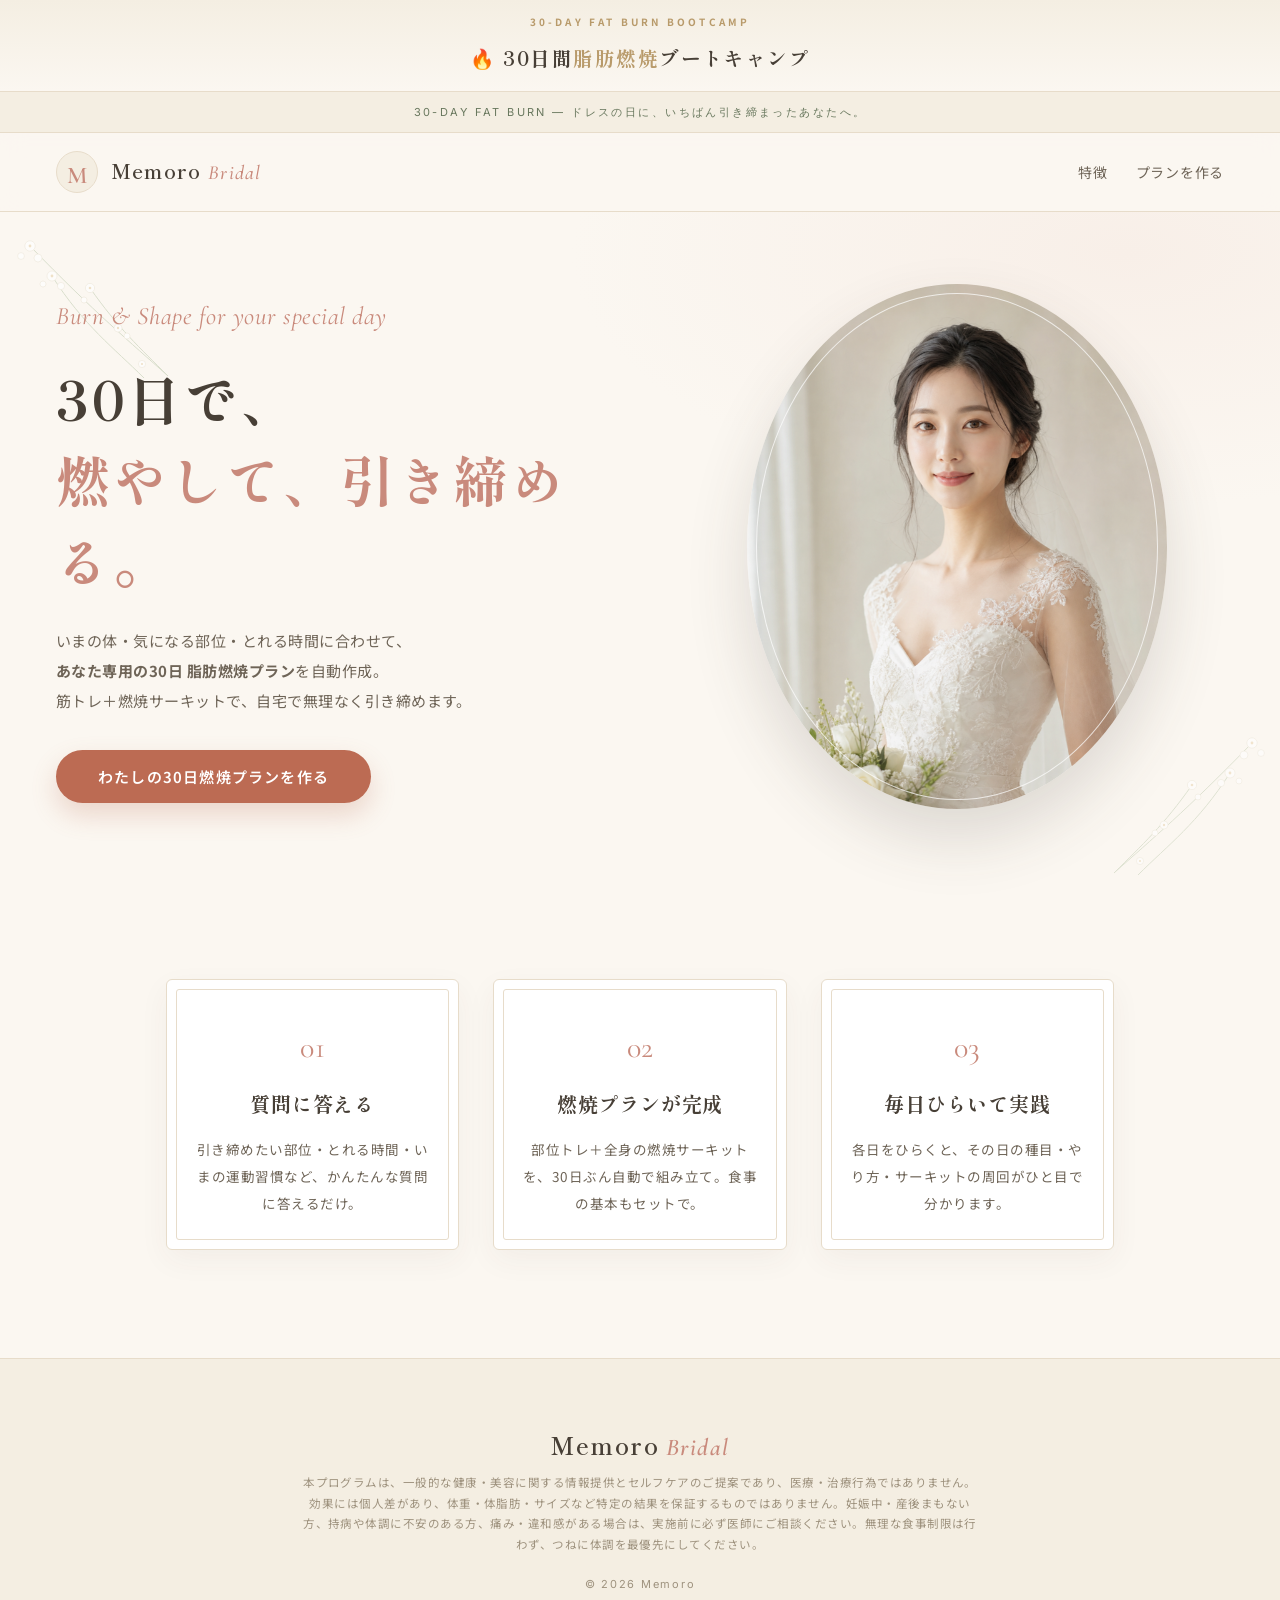
==== index.html @ 8d36712c "Memoro Bridal 30日脂肪燃焼ブートキャンプ（初回配布版） Co-Authored-By: Claude Opus 4.8 <noreply@anthropic.com>" ====
<!DOCTYPE html>
<html lang="ja">
<head>
<meta charset="UTF-8" />
<meta name="viewport" content="width=device-width, initial-scale=1.0" />
<title>30日間脂肪燃焼ブートキャンプ｜Memoro Bridal</title>
<link rel="preconnect" href="https://fonts.googleapis.com">
<link rel="preconnect" href="https://fonts.gstatic.com" crossorigin>
<link href="https://fonts.googleapis.com/css2?family=Noto+Sans+JP:wght@300;400;500;600;700&family=Shippori+Mincho:wght@400;500;600;700;800&family=Noto+Serif+JP:wght@400;500;600;700&family=Cormorant+Garamond:ital,wght@0,400;0,500;0,600;1,400;1,500&family=Inter:wght@300;400;500;600&display=swap" rel="stylesheet">
<link rel="stylesheet" href="style.css?v=1" />
<link rel="stylesheet" href="redesign.css?v=1" />
<link rel="stylesheet" href="pc.css?v=1" />
<link rel="stylesheet" href="fatburn.css?v=1" />
</head>
<body class="lx">

<!-- ▼ ブートキャンプ識別バナー（自己完結・命名規則「30日間〇〇ブートキャンプ」） -->
<style>
.bc-banner{text-align:center;background:linear-gradient(180deg,#F4EEE2,#FBF7F1);border-bottom:1px solid #E7DCCA;padding:12px 20px 14px;font-family:'Shippori Mincho','Noto Serif JP',serif}
.bc-banner .bc-eyebrow{display:block;font-family:'Noto Sans JP',system-ui,sans-serif;font-size:10px;letter-spacing:.32em;font-weight:700;color:#B89A6A;margin-bottom:6px}
.bc-banner .bc-title{font-weight:700;font-size:clamp(1.02rem,3.6vw,1.22rem);letter-spacing:.08em;color:#473F36}
.bc-banner .bc-title .bc-ico{margin-right:.4em}
.bc-banner .bc-title b{color:#B89A6A;font-weight:700}
</style>
<div class="bc-banner">
  <span class="bc-eyebrow">30-DAY FAT BURN BOOTCAMP</span>
  <span class="bc-title"><span class="bc-ico">🔥</span>30日間<b>脂肪燃焼</b>ブートキャンプ</span>
</div>

<div class="lx-topbar">30-DAY FAT BURN — ドレスの日に、いちばん引き締まったあなたへ。</div>

<header class="lx-header">
  <a class="lx-logo" href="#top">
    <span class="lx-logo-mark">M</span>
    <span class="lx-logo-text">Memoro<em>Bridal</em></span>
  </a>
  <nav class="lx-nav">
    <a href="#about">特徴</a>
    <a href="#start" class="js-reveal">プランを作る</a>
  </nav>
</header>

<!-- HERO -->
<section class="lx-hero" id="top">
  <div class="lx-hero-bg" aria-hidden="true"></div>
  <div class="lx-hero-inner">
    <p class="lx-hero-eyebrow">Burn &amp; Shape for your special day</p>
    <h1 class="lx-hero-title">30日で、<br><i>燃やして、引き締める。</i></h1>
    <p class="lx-hero-lead">
      いまの体・気になる部位・とれる時間に合わせて、<br>
      <strong>あなた専用の30日 脂肪燃焼プラン</strong>を自動作成。<br>
      筋トレ＋燃焼サーキットで、自宅で無理なく引き締めます。
    </p>
    <a href="#start" class="lx-btn lx-btn-gold js-reveal">わたしの30日燃焼プランを作る</a>
  </div>
</section>

<!-- ABOUT -->
<section class="lx-about" id="about">
  <div class="lx-about-item"><span class="lx-about-no">01</span><h3>質問に答える</h3><p>引き締めたい部位・とれる時間・いまの運動習慣など、かんたんな質問に答えるだけ。</p></div>
  <div class="lx-about-item"><span class="lx-about-no">02</span><h3>燃焼プランが完成</h3><p>部位トレ＋全身の燃焼サーキットを、30日ぶん自動で組み立て。食事の基本もセットで。</p></div>
  <div class="lx-about-item"><span class="lx-about-no">03</span><h3>毎日ひらいて実践</h3><p>各日をひらくと、その日の種目・やり方・サーキットの周回がひと目で分かります。</p></div>
</section>

<!-- START / 問診 -->
<section class="lx-start" id="start" hidden>
  <div class="lx-sec-head">
    <span class="lx-sec-no">START</span>
    <h2 class="lx-sec-title">あなたのことを教えてください</h2>
    <p class="lx-sec-sub">回答から、脂肪燃焼×引き締めの30日プランを組み立てます。所要1〜2分。</p>
  </div>
  <div class="bm-panel">
    <div id="bm-questions"></div>
    <div class="bm-progress"><div id="bm-progress-bar"></div></div>
    <div id="bm-progress-text" class="bm-progress-text"></div>
    <div class="lx-actions" style="margin-top:28px">
      <button class="lx-btn lx-btn-gold" id="bm-generate">わたしの30日燃焼プランを作る</button>
    </div>
    <p class="lx-disclaimer" id="bm-start-disc"></p>
  </div>
</section>

<!-- RESULT / プラン -->
<section class="lx-section-wrap" id="bm-result" hidden>
  <div id="bm-result-body"></div>
</section>

<!-- FOOTER -->
<footer class="lx-footer">
  <div class="lx-foot-brand">Memoro<em>Bridal</em></div>
  <p class="lx-foot-disc" id="bm-foot-disc"></p>
  <div class="lx-foot-copy">© 2026 Memoro</div>
</footer>

<!-- 日別詳細モーダル -->
<div id="bm-day-modal" class="bm-modal" hidden>
  <div class="bm-modal-inner">
    <button class="bm-modal-close" id="bm-day-close" aria-label="閉じる">×</button>
    <div id="bm-day-body"></div>
  </div>
</div>

<div id="bm-loading" class="pc-loading" hidden><div class="pc-spin"></div><span id="bm-loading-text">プランを作成しています…</span></div>

<script type="module" src="fatburn-app.js?v=5"></script>
</body>
</html>
---- style.css ----
/* ============ RESET & TOKENS ============ */
*,*::before,*::after{box-sizing:border-box}
html,body{margin:0;padding:0}
[hidden]{display:none !important}

:root{
  /* Soft Pastel LP Palette — cream × blush × sage（studio clori 参考）
     ※ 元の変数名を踏襲し値だけ差替（既存ルールが自動で再テーマ化）*/
  --bg:#FBF7F1;
  --bg-2:#F3EBDD;
  --surface:#FFFFFF;
  --surface-2:#FAF5EC;
  --ink:#473F36;
  --ink-2:#6E6457;
  --muted:#9E927E;
  --line:#EADFCF;
  --line-2:#F4ECDD;

  --pink:#C98A7C;          /* dusty rose（主アクセント）*/
  --pink-2:#E6C3B8;         /* blush */
  --pink-3:#F0DAD0;         /* light blush */
  --pink-soft:#F8EEE7;      /* soft */
  --rose:#7C8A6E;           /* muted sage（強調・見出し）*/
  --rose-deep:#5E6B52;      /* darker sage */
  --gold:#B89A6A;           /* muted gold */
  --good:#7FA07A;
  --warn:#D6A85E;
  --bad:#C57B6A;

  --shadow-sm:0 1px 2px rgba(70,62,54,.05), 0 1px 1px rgba(70,62,54,.04);
  --shadow:0 14px 36px rgba(70,62,54,.08), 0 4px 12px rgba(70,62,54,.05);
  --shadow-lg:0 30px 70px rgba(70,62,54,.12), 0 10px 24px rgba(70,62,54,.07);

  --radius-xl:28px;
  --radius:20px;
  --radius-sm:14px;

  --font-jp:'Noto Sans JP',system-ui,sans-serif;
  --font-en:'Inter',system-ui,sans-serif;
  --font-serif:'Shippori Mincho','Noto Serif JP',serif;
  --font-script:'Cormorant Garamond','Shippori Mincho',serif;
}

body{
  background:
    radial-gradient(900px 500px at 85% 0%, rgba(255,143,168,.18), transparent 60%),
    radial-gradient(700px 400px at 0% 30%, rgba(255,201,214,.20), transparent 60%),
    radial-gradient(600px 600px at 100% 80%, rgba(255,224,230,.30), transparent 60%),
    var(--bg);
  color:var(--ink);
  font-family:var(--font-jp);
  font-weight:400;
  line-height:1.8;
  letter-spacing:.02em;
  -webkit-font-smoothing:antialiased;
  min-height:100vh;
  position:relative;
  overflow-x:hidden;
}

/* ============ 花びら背景 ============ */
.petal-bg{position:fixed; inset:0; pointer-events:none; z-index:0; overflow:hidden;}
.petal{
  position:absolute;
  width:24px; height:24px;
  background: radial-gradient(circle at 30% 30%, #FFD0DC, #FFB7C5 60%, transparent 75%);
  border-radius: 100% 0 100% 0;
  opacity:.5;
  animation: floatPetal 18s linear infinite;
}
.petal.p1{top:-30px; left:8%;  animation-duration:22s; animation-delay:-2s;}
.petal.p2{top:-30px; left:28%; animation-duration:18s; animation-delay:-7s; width:18px; height:18px;}
.petal.p3{top:-30px; left:48%; animation-duration:25s; animation-delay:-3s; width:30px; height:30px; opacity:.35;}
.petal.p4{top:-30px; left:68%; animation-duration:20s; animation-delay:-10s; width:22px; height:22px;}
.petal.p5{top:-30px; left:82%; animation-duration:24s; animation-delay:-5s; width:16px; height:16px;}
.petal.p6{top:-30px; left:92%; animation-duration:19s; animation-delay:-12s; opacity:.4;}

@keyframes floatPetal {
  0%   { transform: translateY(0) rotate(0deg); }
  100% { transform: translateY(110vh) rotate(360deg); }
}

/* ============ HEADER ============ */
.site-header{
  position:sticky; top:0; z-index:50;
  display:flex; align-items:center; justify-content:space-between;
  padding:18px 48px;
  background:rgba(255,255,255,.75);
  backdrop-filter:saturate(180%) blur(16px);
  -webkit-backdrop-filter:saturate(180%) blur(16px);
  border-bottom:1px solid var(--line);
}
.brand{display:flex; align-items:center; gap:14px}
.brand-mark{width:42px; height:42px; filter:drop-shadow(0 4px 8px rgba(255,143,168,.3));}
.brand-text{display:flex; flex-direction:column; line-height:1.1;}
.brand-name{font-family:var(--font-en); font-weight:700; font-size:20px; color:var(--ink); letter-spacing:.01em;}
.brand-script{
  font-family:var(--font-script); font-size:28px; color:var(--rose);
  line-height:.8; margin-top:-2px;
}
.brand-sub{font-family:var(--font-jp); font-weight:500; font-size:11px; color:var(--muted); margin-top:4px; letter-spacing:.06em;}

.header-right{display:flex; align-items:center; gap:14px;}
.nav-pill{
  font-family:var(--font-en); font-size:11px; letter-spacing:.08em;
  color:var(--rose); padding:8px 18px;
  border:1px solid var(--pink-2); border-radius:999px;
  background:var(--surface);
}

/* ============ HERO ============ */
.hero{
  position:relative;
  max-width:1280px; margin:0 auto;
  padding:60px 48px 30px;
  z-index:1;
}
.hero-inner{
  display:grid; grid-template-columns: 1.35fr .9fr;
  gap:48px; align-items:center;
  margin-bottom:50px;
}
.hero-eyebrow{
  display:inline-flex; align-items:center; gap:8px;
  background:var(--surface);
  border:1px solid var(--pink-2);
  color:var(--rose);
  padding:8px 18px; border-radius:999px;
  font-weight:500; font-size:13px;
  box-shadow:var(--shadow-sm);
  margin-bottom:28px;
}
.hero h1{
  font-family:var(--font-jp); font-weight:700;
  font-size:clamp(32px, 4.4vw, 56px);
  line-height:1.35; letter-spacing:.01em;
  margin:0 0 28px; color:var(--ink);
}
.hero h1 em{
  font-style:normal;
  background: linear-gradient(135deg, var(--pink) 0%, var(--rose) 100%);
  -webkit-background-clip:text; background-clip:text; color:transparent;
}
.hero-lead{
  font-size:15px; color:var(--ink-2); line-height:2;
  margin:0;
}

.hero-visual{position:relative; width:100%; aspect-ratio:1/1; max-width:480px; margin-left:auto;}
.hero-circle{
  position:absolute; inset:0; border-radius:50%;
  background: radial-gradient(circle at 40% 40%, #FFE0E6 0%, #FFC9D6 50%, transparent 75%);
  filter:blur(10px);
}
.hero-illust{
  position:absolute; left:50%; top:50%;
  transform:translate(-50%, -50%);
  width:75%; height:auto;
}
.hero-photo{
  position:absolute; inset:0;
  background-image:url('hero-woman.png');
  background-repeat:no-repeat;
  background-size: cover;
  background-position: center 18%;
  border-radius: 50%;
  -webkit-mask-image: radial-gradient(circle at 50% 50%, #000 62%, transparent 80%);
  mask-image: radial-gradient(circle at 50% 50%, #000 62%, transparent 80%);
  filter: drop-shadow(0 8px 30px rgba(255,143,168,.28));
}
.hero-script{
  position:absolute; top:18%; right:-30px;
  font-family:var(--font-script); font-size:38px;
  color:var(--rose); transform:rotate(-6deg);
  text-shadow:0 4px 12px rgba(255,143,168,.3);
}

.hero-stats{
  display:grid; grid-template-columns:repeat(4,1fr); gap:18px;
  max-width:680px; margin:0 auto;
}
.hero-stats > div{
  background:var(--surface);
  border:1px solid var(--line);
  border-radius:999px;
  padding:18px 12px;
  display:flex; flex-direction:column; align-items:center; gap:4px;
  box-shadow:var(--shadow);
  position:relative;
  aspect-ratio:1.4/1;
  justify-content:center;
}
.stat-ico{width:34px; height:34px; margin-bottom:2px;}
.hero-stats strong{
  font-family:var(--font-en); font-weight:700; font-size:30px;
  color:var(--rose);
  line-height:1;
}
.hero-stats span{font-size:11px; color:var(--ink-2); letter-spacing:.04em; font-weight:500;}

/* ============ CARD ============ */
.card{
  max-width:1280px; margin:32px auto;
  background:var(--surface);
  border:1px solid var(--line);
  border-radius:var(--radius-xl);
  padding:40px 48px;
  box-shadow:var(--shadow);
  position:relative; z-index:1;
}
.card-head{display:flex; align-items:flex-start; gap:22px; margin-bottom:32px}
.card-num{
  font-family:var(--font-en); font-weight:700; font-size:11px;
  color:var(--rose);
  background:linear-gradient(135deg, var(--pink-soft), var(--pink-3));
  padding:10px 14px; border-radius:14px; text-align:center;
  letter-spacing:.1em; line-height:1.4;
  flex-shrink:0; min-width:54px;
  box-shadow:var(--shadow-sm);
}
.card h2{
  font-size:22px; font-weight:700;
  margin:0 0 6px; letter-spacing:.005em; color:var(--ink);
}
.head-deco{margin-left:6px;}
.muted{color:var(--muted); font-size:13px; margin:0; font-weight:500;}

/* ============ UPLOAD SECTION ============ */
.upload-section{
  max-width:1280px; margin:0 auto; padding:0 48px 32px;
  display:grid; grid-template-columns: 1fr 320px;
  gap:24px;
  position:relative; z-index:1;
}
.upload-main{margin:0;}

.upload-grid{
  display:grid; grid-template-columns:1fr 1fr; gap:18px;
  margin-bottom:24px;
}
.upload-drop{
  display:flex; flex-direction:column; align-items:center; justify-content:center;
  text-align:center;
  padding:32px 24px; min-height:240px;
  border:2px dashed var(--pink-2);
  border-radius:18px;
  background:linear-gradient(180deg, var(--surface) 0%, var(--surface-2) 100%);
  cursor:pointer; transition:.2s;
  color:var(--ink-2);
  position:relative;
}
.upload-drop:hover{
  border-color:var(--pink);
  background:linear-gradient(180deg, var(--surface) 0%, var(--pink-soft) 100%);
  transform:translateY(-2px);
}
.upload-drop.is-drag{
  border-color:var(--pink);
  background:var(--pink-soft);
}
.drop-illust{width:80px; height:110px; margin-bottom:14px;}
.drop-title-row{display:flex; align-items:center; gap:10px; margin-bottom:14px;}
.drop-title{
  font-weight:700; font-size:15px; color:var(--rose);
}
.drop-required{
  font-size:10px; color:var(--rose);
  padding:3px 10px; border:1px solid var(--pink-2); border-radius:999px;
  background:var(--surface);
  font-weight:600;
}
.upload-icon-circle{
  width:42px; height:42px; border-radius:50%;
  background:linear-gradient(135deg, var(--pink), var(--pink-2));
  color:#fff;
  display:flex; align-items:center; justify-content:center;
  margin-bottom:14px;
  box-shadow:0 4px 12px rgba(255,143,168,.4);
}
.drop-sub{font-size:11px; color:var(--muted); letter-spacing:.04em;}

.preview{
  border-radius:18px; overflow:hidden;
  background:linear-gradient(135deg, var(--pink-3), var(--pink));
  padding:10px;
  border:1px solid var(--line);
  margin-top:14px;
}
.preview canvas{
  width:100%; height:auto; display:block; border-radius:12px;
  max-height:340px; object-fit:contain; background:#fff;
}

/* visually hidden (for file inputs) */
.visually-hidden{
  position:absolute !important;
  width:1px; height:1px;
  padding:0; margin:-1px;
  overflow:hidden; clip:rect(0,0,0,0);
  white-space:nowrap; border:0;
}

/* symptom block */
.symptom-block{
  background:linear-gradient(180deg, var(--surface) 0%, var(--pink-soft) 100%);
  border:1px solid var(--pink-2);
  border-radius:18px;
  padding:24px 26px;
  margin-bottom:24px;
}
.symptom-head h3{
  font-family:var(--font-jp); font-weight:700;
  font-size:18px; color:var(--rose);
  margin:0 0 6px;
}
.symptom-head .muted{font-size:13px; margin:0 0 18px;}
.symptom-chips{
  display:flex; flex-wrap:wrap; gap:10px;
  margin-bottom:18px;
}
.chip{
  position:relative; display:inline-flex; align-items:center;
  cursor:pointer; user-select:none;
}
.chip input{
  position:absolute; opacity:0; pointer-events:none;
}
.chip span{
  display:inline-block;
  padding:8px 16px;
  background:#fff;
  border:1.5px solid var(--pink-2);
  border-radius:999px;
  font-size:13px; font-weight:500;
  color:var(--ink-2);
  transition:.15s;
}
.chip:hover span{
  border-color:var(--pink);
  color:var(--rose);
  transform:translateY(-1px);
}
.chip input:checked + span{
  background:linear-gradient(135deg, var(--pink), var(--rose));
  border-color:var(--rose);
  color:#fff;
  box-shadow:0 4px 12px rgba(255,143,168,.35);
}
.symptom-note label{
  display:block; font-size:12px; font-weight:600;
  color:var(--rose); margin-bottom:6px;
}
.symptom-note textarea{
  width:100%; box-sizing:border-box;
  padding:10px 14px;
  border:1.5px solid var(--pink-2);
  border-radius:12px;
  font-family:var(--font-jp); font-size:13px;
  color:var(--ink);
  background:#fff;
  resize:vertical;
}
.symptom-note textarea:focus{
  outline:none; border-color:var(--pink);
  box-shadow:0 0 0 3px rgba(255,143,168,.18);
}

/* symptom summary in results */
.symptom-summary{
  background:var(--pink-soft);
  border-left:4px solid var(--pink);
  padding:14px 18px;
  border-radius:10px;
  margin-bottom:20px;
  font-size:13px; color:var(--ink-2);
}
.symptom-summary strong{color:var(--rose); margin-right:8px;}
.symptom-summary .ss-tags{display:inline-flex; flex-wrap:wrap; gap:6px; margin-left:4px;}
.symptom-summary .ss-tags span{
  background:#fff; border:1px solid var(--pink-2);
  color:var(--rose); padding:3px 10px; border-radius:999px;
  font-size:12px; font-weight:500;
}
.symptom-summary .ss-free{display:block; margin-top:8px; font-size:12px; color:var(--ink-2);}

/* upload tips */
.upload-tips{
  display:grid; grid-template-columns:repeat(4,1fr); gap:12px;
  margin-bottom:28px;
}
.tip{
  display:flex; align-items:flex-start; gap:10px;
  background:var(--surface-2);
  border:1px solid var(--line);
  padding:14px 16px; border-radius:14px;
  font-size:12px; color:var(--ink-2);
}
.tip-ico{
  width:34px; height:34px; flex-shrink:0;
  background:var(--surface);
  border-radius:50%;
  display:flex; align-items:center; justify-content:center;
  font-size:16px;
  box-shadow:var(--shadow-sm);
}
.tip strong{
  display:block; font-size:11px; color:var(--rose);
  margin-bottom:2px; font-weight:700; letter-spacing:.04em;
}

/* ============ ASIDE ============ */
.upload-aside{display:flex; flex-direction:column; gap:18px;}
.aside-card{
  background:var(--surface);
  border:1px solid var(--line);
  border-radius:24px;
  padding:24px;
  box-shadow:var(--shadow);
}
.aside-card h3{
  display:flex; align-items:center; gap:8px;
  margin:0 0 16px;
  font-size:15px; font-weight:700; color:var(--rose);
}
.aside-list{margin:0; padding:0; list-style:none;}
.aside-list li{
  position:relative;
  padding:8px 0 8px 20px;
  font-size:13px; color:var(--ink-2); line-height:1.7;
  border-bottom:1px dashed var(--line);
}
.aside-list li:last-child{border-bottom:0;}
.aside-list li::before{
  content:''; position:absolute; left:0; top:14px;
  width:8px; height:8px; border-radius:50%;
  background:linear-gradient(135deg, var(--pink), var(--pink-2));
}

.cta-card{
  background:linear-gradient(135deg, var(--pink-soft) 0%, #FFD8E0 100%);
  border:1px solid var(--pink-2);
  position:relative; overflow:hidden;
  display:grid; grid-template-columns:1fr 100px;
  gap:14px; align-items:center;
}
.cta-text{position:relative; z-index:1;}
.cta-title{
  font-size:14px; font-weight:700; color:var(--ink);
  line-height:1.6;
}
.cta-sub{font-size:11px; color:var(--ink-2); margin-top:6px;}
.cta-script{
  font-family:var(--font-script); font-size:32px;
  color:var(--rose); margin-top:8px; line-height:.9;
  text-shadow:0 4px 12px rgba(255,143,168,.3);
}
.cta-illust{width:100px; height:auto; z-index:1;}
.cta-photo{
  width:110px; height:130px;
  border-radius: 16px;
  background-image: url('cta-woman.png');
  background-repeat: no-repeat;
  background-size: cover;
  background-position: center;
  box-shadow: 0 8px 20px rgba(255,143,168,.25);
  z-index:1;
}

/* ============ BUTTONS ============ */
.actions{display:flex; align-items:center; gap:16px; flex-wrap:wrap}
.btn-primary{
  display:inline-flex; align-items:center; gap:10px;
  padding:16px 36px; border:0; border-radius:999px;
  background:linear-gradient(135deg, var(--pink) 0%, var(--pink-2) 100%);
  color:#fff; font-family:var(--font-jp); font-weight:700; font-size:15px;
  cursor:pointer; transition:.2s;
  box-shadow:0 8px 24px rgba(255,143,168,.35);
  letter-spacing:.04em;
}
.btn-primary:hover:not(:disabled){
  transform:translateY(-2px);
  box-shadow:0 14px 32px rgba(255,143,168,.45);
}
.btn-primary:disabled{opacity:.5; cursor:not-allowed; box-shadow:none}
.btn-arrow{transition:.2s}
.btn-primary:hover .btn-arrow{transform:translateX(3px)}
.btn-ghost{
  display:inline-flex; align-items:center; gap:8px;
  padding:14px 26px; border-radius:999px;
  background:var(--surface); color:var(--rose);
  border:1px solid var(--pink-2); cursor:pointer; font-family:var(--font-jp); font-size:14px;
  font-weight:600; transition:.2s;
}
.btn-ghost:hover{background:var(--pink-soft); border-color:var(--pink);}

/* ============ LOADER ============ */
.loader{display:inline-flex; align-items:center; gap:12px; color:var(--muted); font-size:13px}
.loader-spin{
  width:18px; height:18px; border-radius:50%;
  border:2px solid var(--pink-soft); border-top-color:var(--pink);
  animation:spin .8s linear infinite;
}
@keyframes spin{to{transform:rotate(360deg)}}

/* ============ SUMMARY ============ */
.summary-grid{
  display:grid; grid-template-columns:auto 1fr 1.2fr; gap:32px; align-items:start;
  margin-bottom:32px;
}
.score-wrap{display:flex; flex-direction:column; align-items:center; gap:16px}
.score-ring{position:relative; width:160px; height:160px}
.score-ring svg{width:100%; height:100%}
.score-num{
  position:absolute; inset:0;
  display:flex; flex-direction:column; align-items:center; justify-content:center;
  font-family:var(--font-en); font-weight:700; font-size:42px;
  color:var(--ink);
}
.score-num small{font-size:13px; color:var(--muted); font-weight:600; margin-top:-2px}
.score-label{text-align:center}
.score-grade{
  font-family:var(--font-en); font-weight:700; font-size:16px;
  letter-spacing:.05em; color:var(--rose);
  padding:6px 18px; border-radius:999px;
  background:linear-gradient(135deg, var(--pink-soft), #FFD8E0);
  display:inline-block;
}
.score-desc{font-size:12px; color:var(--muted); margin-top:10px}

.type-card{
  background:linear-gradient(135deg, var(--pink) 0%, var(--rose) 100%);
  color:#fff;
  padding:28px 28px; border-radius:24px;
  position:relative; overflow:hidden;
}
.type-card::before{
  content:""; position:absolute; right:-30px; top:-30px;
  width:160px; height:160px; border-radius:50%;
  background:radial-gradient(circle, rgba(255,217,61,.4), transparent 70%);
}
.type-eyebrow{font-family:var(--font-en); font-size:11px; letter-spacing:.16em; opacity:.85; text-transform:uppercase}
.type-name{font-size:22px; font-weight:700; margin:10px 0 6px; position:relative}
.type-desc{font-size:13px; opacity:.92; line-height:1.8; position:relative}
.type-tags{display:flex; flex-wrap:wrap; gap:6px; margin-top:16px; position:relative}
.type-tags span{
  background:rgba(255,255,255,.2); border:1px solid rgba(255,255,255,.3);
  padding:5px 12px; border-radius:999px; font-size:11px; letter-spacing:.04em;
}

.metrics{display:flex; flex-direction:column; gap:10px}
.metric{
  display:grid; grid-template-columns:1fr auto; gap:12px;
  padding:14px 16px; border:1px solid var(--line); border-radius:14px;
  background:var(--surface-2);
  font-size:13px;
}
.metric-name{color:var(--ink-2); font-weight:500}
.metric-value{font-family:var(--font-en); font-weight:700; font-size:13px}
.metric-bar{grid-column:1/-1; height:5px; background:var(--surface); border-radius:99px; overflow:hidden; margin-top:6px}
.metric-bar i{display:block; height:100%; border-radius:99px}
.metric.good .metric-value{color:#5BAB75} .metric.good .metric-bar i{background:var(--good)}
.metric.warn .metric-value{color:#D4920C} .metric.warn .metric-bar i{background:var(--warn)}
.metric.bad  .metric-value{color:var(--rose-deep)} .metric.bad  .metric-bar i{background:var(--bad)}
.metric-detail{grid-column:1/-1; color:var(--muted); font-size:11px; margin-top:6px; line-height:1.6;}

/* ============ OVERLAY PANES ============ */
.overlay-grid{display:grid; grid-template-columns:1fr 1fr; gap:20px}
.overlay-pane{
  background:linear-gradient(135deg, var(--pink-soft), #FFE9F0);
  border-radius:20px; padding:18px;
  display:flex; flex-direction:column; gap:12px;
  border:1px solid var(--line);
}
.pane-title{
  font-family:var(--font-jp); font-size:12px;
  color:var(--rose); font-weight:700; letter-spacing:.06em;
}
.overlay-pane canvas{
  width:100%; height:auto; display:block;
  border-radius:14px;
  max-height:500px;
  background:#fff;
}
.legend{display:flex; gap:14px; flex-wrap:wrap; font-size:11px; color:var(--ink-2)}
.legend i{display:inline-block; width:10px; height:10px; border-radius:3px; margin-right:5px; vertical-align:middle}

/* ============ PROBLEMS ============ */
.problems-list{display:flex; flex-direction:column; gap:16px}
.problem{
  display:grid; grid-template-columns:auto 1fr auto; gap:22px; align-items:start;
  padding:24px 26px;
  border:1px solid var(--line); border-radius:20px;
  background:linear-gradient(180deg, var(--surface) 0%, var(--surface-2) 100%);
  transition:.2s;
}
.problem:hover{border-color:var(--pink-2); box-shadow:var(--shadow)}
.problem-sev{
  width:68px; height:68px; border-radius:20px;
  display:flex; flex-direction:column; align-items:center; justify-content:center;
  font-family:var(--font-en); font-weight:700;
  color:#fff; font-size:10px; letter-spacing:.06em;
}
.problem-sev strong{font-size:22px; line-height:1}
.problem.sev-low  .problem-sev{background:linear-gradient(135deg, #A8D8B9, #7FCCA0)}
.problem.sev-mid  .problem-sev{background:linear-gradient(135deg, #FFC966, #FFA94D)}
.problem.sev-high .problem-sev{background:linear-gradient(135deg, var(--pink), var(--rose))}

.problem-body h3{margin:0 0 6px; font-size:17px; font-weight:700; color:var(--ink)}
.problem-meta{display:flex; gap:14px; flex-wrap:wrap; font-size:11px; color:var(--muted); margin-bottom:10px}
.problem-meta span strong{color:var(--rose); font-weight:600;}
.problem-desc{font-size:13px; color:var(--ink-2); line-height:1.8}
.tissue-list{margin-top:14px; display:grid; grid-template-columns:1fr 1fr; gap:10px}
.tissue{
  font-size:12px; padding:12px 14px; border-radius:14px;
  background:var(--surface); border:1px solid var(--line);
}
.tissue strong{display:block; font-size:10px; letter-spacing:.06em; margin-bottom:6px; font-weight:700;}
.tissue.tight strong{color:var(--rose-deep)}
.tissue.weak  strong{color:#D4920C}
.tissue ul{margin:0; padding-left:18px; color:var(--ink-2)}
.tissue li{font-size:11.5px; line-height:1.7}

.problem-side{display:flex; align-items:center; justify-content:center}
.problem-svg{width:80px; height:120px; opacity:.85}

/* ============ KNOWLEDGE ============ */
.knowledge-grid{display:grid; grid-template-columns:repeat(auto-fit,minmax(280px,1fr)); gap:18px}
.know-card{
  background:linear-gradient(180deg, var(--surface) 0%, var(--surface-2) 100%);
  border:1px solid var(--line); border-radius:20px;
  padding:24px; position:relative; overflow:hidden;
}
.know-emoji{font-size:32px; margin-bottom:12px}
.know-card h3{margin:0 0 10px; font-size:15px; font-weight:700; color:var(--ink)}
.know-card p{margin:0; font-size:13px; color:var(--ink-2); line-height:1.8}
.know-tag{
  position:absolute; top:14px; right:14px;
  font-family:var(--font-en); font-size:10px; letter-spacing:.08em;
  background:var(--pink-soft); color:var(--rose);
  padding:4px 10px; border-radius:8px; font-weight:600;
}

/* ============ TODAY MENU ============ */
.today-grid{display:grid; grid-template-columns:repeat(2,1fr); gap:18px}
.exercise-card{
  display:grid; grid-template-columns:120px 1fr; gap:18px;
  padding:20px;
  background:linear-gradient(180deg, var(--surface) 0%, var(--surface-2) 100%);
  border:1px solid var(--line); border-radius:20px;
  cursor:pointer; transition:.2s;
}
.exercise-card:hover{
  transform:translateY(-3px);
  box-shadow:var(--shadow-lg); border-color:var(--pink-2);
}
.ex-illust{
  background:var(--pink-soft);
  border:1px solid var(--pink-3); border-radius:16px;
  display:flex; align-items:center; justify-content:center;
  aspect-ratio:1; padding:14px;
}
.ex-illust svg{width:100%; height:100%}
.ex-info h4{margin:0 0 6px; font-size:15px; font-weight:700; color:var(--ink)}
.ex-cat{
  display:inline-block; font-family:var(--font-en); font-size:10px; letter-spacing:.08em;
  padding:4px 10px; border-radius:8px; margin-bottom:10px; font-weight:600;
}
.ex-cat.selfcare{background:#FFE8D6; color:#C68B1F}
.ex-cat.training{background:var(--pink-soft); color:var(--rose)}
.ex-meta{font-size:12px; color:var(--muted); display:flex; gap:14px; flex-wrap:wrap; margin-bottom:10px}
.ex-meta strong{color:var(--rose); font-weight:600}
.ex-purpose{font-size:12px; color:var(--ink-2); line-height:1.7}

/* ============ PROGRAM 30 DAYS ============ */
.phase-tabs{display:flex; gap:12px; margin-bottom:28px; border-bottom:1px solid var(--line)}
.phase-tab{
  flex:1; padding:16px 18px; background:transparent; border:0;
  font-family:var(--font-jp); font-weight:700; font-size:14px;
  color:var(--muted); cursor:pointer; transition:.18s;
  border-bottom:3px solid transparent;
  display:flex; flex-direction:column; gap:4px; align-items:flex-start;
}
.phase-tab small{font-family:var(--font-en); font-size:11px; font-weight:500; color:var(--muted); letter-spacing:.04em}
.phase-tab:hover{color:var(--rose)}
.phase-tab.active{color:var(--rose); border-bottom-color:var(--pink)}
.phase-tab.active small{color:var(--rose); opacity:.7}

.program-grid{display:grid; grid-template-columns:repeat(auto-fill,minmax(170px,1fr)); gap:14px}
.day-card{
  background:linear-gradient(180deg, var(--surface) 0%, var(--surface-2) 100%);
  border:1px solid var(--line); border-radius:16px;
  padding:16px 14px; cursor:pointer; transition:.2s; position:relative;
}
.day-card:hover{border-color:var(--pink-2); transform:translateY(-3px); box-shadow:var(--shadow)}
.day-num{
  font-family:var(--font-en); font-size:11px; color:var(--rose); letter-spacing:.1em;
  font-weight:700;
}
.day-theme{font-size:13px; font-weight:700; margin-top:6px; color:var(--ink); line-height:1.5}
.day-list{margin-top:10px; padding:0; list-style:none}
.day-list li{font-size:11px; color:var(--ink-2); display:flex; gap:6px; padding:3px 0; line-height:1.6}
.day-list li::before{content:"♡"; color:var(--pink); font-weight:bold}
.day-card .day-badge{
  position:absolute; top:12px; right:12px;
  font-family:var(--font-en); font-size:9px; padding:3px 8px; border-radius:6px;
  background:var(--pink-soft); color:var(--rose); letter-spacing:.04em; font-weight:600;
}
.day-card.rest{background:linear-gradient(135deg, #ECFDF5, #F0FDFA); border-color:#A8E6C3}
.day-card.rest .day-num{color:#5BAB75}
.day-card.rest .day-badge{background:rgba(168,230,195,.3); color:#5BAB75}

/* ============ MODAL ============ */
.modal{position:fixed; inset:0; z-index:100; display:flex; align-items:center; justify-content:center; padding:24px}
.modal-backdrop{position:absolute; inset:0; background:rgba(74,44,58,.5); backdrop-filter:blur(8px)}
.modal-panel{
  position:relative; background:var(--surface); max-width:720px; width:100%; max-height:90vh; overflow-y:auto;
  border-radius:24px; padding:40px; box-shadow:var(--shadow-lg);
}
.modal-close{
  position:absolute; top:16px; right:16px;
  width:40px; height:40px; border-radius:50%;
  background:var(--surface-2); border:1px solid var(--line); cursor:pointer;
  font-size:22px; color:var(--ink-2); line-height:1;
  display:flex; align-items:center; justify-content:center;
  transition:.18s;
}
.modal-close:hover{background:var(--pink); color:#fff; border-color:var(--pink);}

.modal-ex-head{display:grid; grid-template-columns:170px 1fr; gap:24px; margin-bottom:28px}
.modal-ex-illust{
  background:var(--pink-soft); border:1px solid var(--pink-3); border-radius:18px;
  padding:20px; display:flex; align-items:center; justify-content:center; aspect-ratio:1;
}
.modal-ex-illust svg{width:100%; height:100%}
.modal-ex-info h2{margin:8px 0 6px; font-size:24px; font-weight:700; color:var(--ink)}
.modal-ex-info .ex-cat{font-size:11px}
.modal-section{margin-bottom:24px}
.modal-section h4{
  font-size:12px; letter-spacing:.1em; text-transform:uppercase;
  color:var(--rose); margin:0 0 12px; font-weight:700;
}
.modal-section p, .modal-section li{font-size:14px; color:var(--ink-2); line-height:1.85}
.modal-section ol{margin:0; padding-left:22px}
.modal-section ol li{margin-bottom:8px}
.modal-section ul{margin:0; padding-left:22px}
.modal-cues{display:grid; grid-template-columns:1fr 1fr; gap:12px}
.cue-box{padding:14px 16px; border-radius:14px; font-size:13px; line-height:1.7;}
.cue-box.do{background:#F0FAF3; border:1px solid #A8E6C3; color:#3A7551}
.cue-box.dont{background:#FFEEF1; border:1px solid var(--pink-2); color:#A0445C}
.cue-box strong{display:block; font-size:11px; letter-spacing:.08em; margin-bottom:6px; font-weight:700;}

/* ============ FOOTER ============ */
.site-footer{
  max-width:1280px; margin:60px auto 30px; padding:30px 48px;
  font-size:11px; color:var(--muted); border-top:1px solid var(--line);
  display:flex; flex-direction:column; gap:12px; align-items:center;
  text-align:center;
  position:relative; z-index:1;
}
.foot-row{font-family:var(--font-en); font-size:11px; color:var(--ink-2);}
.foot-links{display:flex; gap:14px; align-items:center; color:var(--ink-2); font-size:12px;}
.foot-links i{color:var(--pink-2); font-style:normal;}
.foot-links span{cursor:pointer; transition:.15s;}
.foot-links span:hover{color:var(--rose);}
.foot-disc{font-size:11px; line-height:1.7; max-width:760px;}

/* ============ RESPONSIVE ============ */
@media (max-width: 1000px){
  .upload-section{grid-template-columns:1fr; padding:0 24px 32px;}
  .upload-aside{flex-direction:row; flex-wrap:wrap;}
  .aside-card{flex:1; min-width:260px;}
}
@media (max-width: 900px){
  .site-header{padding:14px 20px}
  .hero{padding:40px 20px 20px}
  .hero-inner{grid-template-columns:1fr; gap:24px;}
  .hero-visual{max-width:320px; margin:0 auto;}
  .hero-script{font-size:30px; right:0;}
  .card{padding:28px 22px; margin:18px;}
  .card-head{gap:14px;}
  .upload-grid{grid-template-columns:1fr}
  .upload-tips{grid-template-columns:repeat(2,1fr)}
  .summary-grid{grid-template-columns:1fr}
  .overlay-grid{grid-template-columns:1fr}
  .today-grid{grid-template-columns:1fr}
  .exercise-card{grid-template-columns:90px 1fr}
  .problem{grid-template-columns:auto 1fr;}
  .problem-side{display:none}
  .tissue-list{grid-template-columns:1fr}
  .hero-stats{grid-template-columns:repeat(2,1fr); max-width:420px;}
  .modal-ex-head{grid-template-columns:1fr}
  .modal-panel{padding:28px 22px;}
  .phase-tab{padding:12px 8px; font-size:13px;}
}

/* ===== スマートフォン最適化 (~600px以下) ===== */
@media (max-width: 600px){
  /* HEADER: nav-pill を非表示、ブランド表記を圧縮 */
  .site-header{padding:12px 16px;}
  .brand{gap:10px;}
  .brand-mark{width:34px; height:34px;}
  .brand-name{font-size:16px;}
  .brand-script{font-size:22px;}
  .brand-sub{font-size:10px; margin-top:2px;}
  .nav-pill{display:none;}
  .header-right{gap:8px;}

  /* HERO */
  .hero{padding:28px 16px 16px;}
  .hero-inner{gap:20px; margin-bottom:32px;}
  .hero-eyebrow{font-size:11px; padding:6px 14px; margin-bottom:18px;}
  .hero h1{
    font-size:clamp(24px, 8vw, 36px);
    line-height:1.4;
    margin:0 0 18px;
    word-break:keep-all;
    overflow-wrap:break-word;
  }
  .hero-lead{font-size:14px; line-height:1.85;}
  .hero-visual{max-width:260px;}
  .hero-script{font-size:24px; top:10%; right:-6px;}

  /* STATS: 2x2 縦並び */
  .hero-stats{
    grid-template-columns:repeat(2,1fr);
    max-width:360px;
    gap:12px;
    padding:0 4px;
  }
  .hero-stats > div{
    padding:14px 8px;
    aspect-ratio:auto;
    border-radius:18px;
  }
  .hero-stats strong{font-size:18px;}
  .hero-stats span{font-size:10px;}
  .stat-ico{width:28px; height:28px;}

  /* UPLOAD */
  .upload-section{padding:0 16px 24px;}
  .card{padding:22px 16px; margin:14px 0; border-radius:18px;}
  .card-head h2{font-size:20px;}
  .upload-drop{padding:24px 16px;}
  .upload-icon-circle{width:60px; height:60px;}
  .upload-drop p{font-size:13px;}
  .upload-drop small{font-size:11px;}
  .upload-tips{grid-template-columns:1fr; gap:10px;}

  /* SYMPTOM */
  .symptom-block{padding:18px 16px; border-radius:16px;}
  .symptom-head h3{font-size:16px;}
  .symptom-head .muted{font-size:12px;}
  .symptom-chips{gap:8px;}
  .chip span{font-size:12px; padding:8px 12px;}
  .symptom-note textarea{font-size:13px;}

  /* CTA card: 縦積み */
  .cta-card{
    grid-template-columns:1fr;
    text-align:center;
    gap:14px;
    padding:22px 18px;
  }
  .cta-photo{
    width:120px; height:140px;
    margin:0 auto;
  }
  .cta-title{font-size:13px;}
  .cta-script{font-size:26px;}

  /* UPLOAD ASIDE */
  .upload-aside{flex-direction:column;}
  .aside-card{min-width:0; width:100%;}

  /* RESULTS */
  .actions{justify-content:center;}
  .btn-primary{padding:14px 28px; font-size:14px;}
  .btn-ghost{padding:12px 22px; font-size:13px;}

  .score-ring{width:130px; height:130px;}
  .summary-grid{gap:20px;}

  /* PROBLEMS */
  .problem{padding:18px 16px !important;}

  /* PROGRAM */
  .program-grid{grid-template-columns:repeat(2,1fr); gap:10px;}
  .day-card{padding:12px 10px;}
  .day-theme{font-size:12px;}
  .day-list li{font-size:10px;}
  .phase-tabs{gap:4px;}
  .phase-tab{padding:10px 4px; font-size:12px;}
  .phase-tab small{font-size:9px;}

  /* EXERCISE CARDS */
  .exercise-card{grid-template-columns:72px 1fr; padding:14px; gap:12px;}
  .ex-info h4{font-size:14px;}

  /* MODAL */
  .modal{padding:12px;}
  .modal-panel{padding:24px 18px; border-radius:18px;}
  .modal-close{width:34px; height:34px; font-size:18px; top:10px; right:10px;}
  .modal-ex-info h2{font-size:20px;}

  /* FOOTER */
  .site-footer{padding:32px 18px 24px;}
  .foot-disc{font-size:10px;}
}

/* ===== 極小スマホ (~380px以下) ===== */
@media (max-width: 380px){
  .hero h1{font-size:22px;}
  .hero-stats{grid-template-columns:repeat(2,1fr); max-width:none;}
  .hero-stats strong{font-size:16px;}
  .program-grid{grid-template-columns:1fr;}
  .brand-script{font-size:18px;}
}

/* ============ PRINT ============ */
@media print{
  .site-header, .hero, .upload-section, .site-footer, .actions, .modal, .petal-bg{display:none !important}
  .card{break-inside:avoid; box-shadow:none; border:1px solid #ccc}
  body{background:#fff}
  .day-card{break-inside:avoid}
}

/* ============ ANIM ============ */
.fade-in{animation:fadeIn .6s ease both}
@keyframes fadeIn{from{opacity:0; transform:translateY(10px)} to{opacity:1; transform:translateY(0)}}

/* ============ COURSE SELECTION ============ */
.course-card-section{}
.course-recommend{
  background:linear-gradient(135deg, #FFF5F8 0%, #FFE8F0 100%);
  border:1px solid #FFD0DC;
  border-radius:14px;
  padding:14px 18px;
  font-size:13px;
  color:#5a2a3a;
  margin-bottom:20px;
}
.course-recommend strong{color:#c9426a; font-weight:700;}

.course-grid{
  display:grid;
  grid-template-columns:repeat(auto-fit, minmax(220px, 1fr));
  gap:16px;
}

.course-card{
  position:relative;
  background:linear-gradient(180deg, #fff 0%, var(--c-soft, #FFE5EC) 100%);
  border:2px solid #f0e5ea;
  border-radius:18px;
  padding:18px 16px 16px;
  cursor:pointer;
  transition:all .25s ease;
  display:flex;
  flex-direction:column;
  gap:10px;
}
.course-card:hover{
  transform:translateY(-2px);
  border-color:var(--c-main, #FFB6C1);
  box-shadow:0 8px 20px rgba(255,140,170,0.15);
}
.course-card.selected{
  border-color:var(--c-main, #FFB6C1);
  background:linear-gradient(180deg, var(--c-soft, #FFE5EC) 0%, #fff 100%);
  box-shadow:0 6px 18px rgba(255,140,170,0.2);
}
.course-card.top-pick{
  border-color:var(--c-main, #FFB6C1);
}

.course-badge{
  position:absolute;
  top:-10px;
  left:14px;
  background:linear-gradient(135deg, #FF6B8A, #FFB6C1);
  color:#fff;
  font-size:10px;
  font-weight:700;
  padding:4px 10px;
  border-radius:10px;
  letter-spacing:.05em;
  box-shadow:0 4px 8px rgba(255,107,138,0.25);
}

.course-head{
  display:flex;
  align-items:center;
  gap:10px;
}
.course-icon{
  font-size:32px;
  width:48px; height:48px;
  background:#fff;
  border-radius:50%;
  display:flex; align-items:center; justify-content:center;
  box-shadow:0 2px 6px rgba(0,0,0,0.05);
}
.course-name{
  font-size:15px; font-weight:700; color:#3a2030;
  line-height:1.2;
}
.course-eng{
  font-family:'Inter', sans-serif;
  font-size:10px; color:#9a7a8a;
  letter-spacing:.08em;
  margin-top:2px;
}
.course-supervisor{
  font-size:10px; color:#7a5a6a;
  background:rgba(255,255,255,0.6);
  padding:4px 8px;
  border-radius:6px;
  display:inline-block;
  align-self:flex-start;
}
.course-desc{
  font-size:12px;
  color:#5a3a4a;
  line-height:1.5;
}
.course-match{
  display:flex;
  align-items:center;
  gap:8px;
  font-size:11px;
}
.match-stars{font-size:14px; letter-spacing:1px;}
.match-label{color:#7a5a6a;}
.course-stats{
  display:flex;
  gap:10px;
  font-size:11px;
  color:#5a3a4a;
  padding:6px 0;
  border-top:1px dashed #e8d5dc;
  border-bottom:1px dashed #e8d5dc;
}
.course-stats strong{font-size:13px; color:#c9426a;}
.course-tags{
  display:flex;
  flex-wrap:wrap;
  gap:4px;
}
.course-tags span{
  font-size:10px;
  background:rgba(255,255,255,0.8);
  color:#7a4a5a;
  padding:3px 8px;
  border-radius:8px;
  border:1px solid #f0d5dc;
}
.course-select-btn{
  margin-top:6px;
  width:100%;
  padding:9px 12px;
  border-radius:10px;
  border:none;
  background:var(--c-main, #FFB6C1);
  color:#fff;
  font-size:12px;
  font-weight:700;
  cursor:pointer;
  transition:all .2s ease;
  letter-spacing:.05em;
}
.course-select-btn:hover{filter:brightness(0.95);}
.course-card.selected .course-select-btn{
  background:#3a2030;
}

.ex-course-tags{
  display:flex;
  flex-wrap:wrap;
  gap:4px;
  margin-top:8px;
}
.ex-course-tag{
  font-size:10px;
  background:rgba(255,182,193,0.18);
  border:1px solid rgba(255,182,193,0.4);
  color:#7a4a5a;
  padding:3px 8px;
  border-radius:8px;
}

@media (max-width: 600px){
  .course-grid{grid-template-columns:1fr 1fr; gap:12px;}
  .course-card{padding:14px 12px 12px;}
  .course-icon{font-size:24px; width:38px; height:38px;}
  .course-name{font-size:13px;}
  .course-desc{font-size:11px;}
  .course-supervisor{font-size:9px;}
}
@media (max-width: 380px){
  .course-grid{grid-template-columns:1fr;}
}

/* ===================================================================
   MY DATA / 変化追跡 UI（①③④⑤）
   =================================================================== */
.btn-mydata{
  background:var(--surface); color:var(--rose-deep); border:1.5px solid var(--pink);
  border-radius:999px; padding:7px 14px; font-size:13px; font-weight:700; cursor:pointer;
  margin-right:10px; transition:all .15s; position:relative;
}
.btn-mydata:hover{ background:var(--pink-soft); }
.btn-mydata[data-count]::after{
  content:attr(data-count); position:absolute; top:-6px; right:-6px;
  background:var(--rose-deep); color:#fff; font-size:10px; min-width:17px; height:17px;
  border-radius:999px; display:flex; align-items:center; justify-content:center; padding:0 4px;
}

/* 保存トースト */
.save-toast{
  position:fixed; left:50%; bottom:20px; transform:translateX(-50%) translateY(20px);
  background:var(--ink); color:#fff; padding:12px 18px; border-radius:18px; font-size:13px; font-weight:600;
  box-shadow:var(--shadow); opacity:0; pointer-events:none; transition:all .3s; z-index:140;
  max-width:92vw; display:flex; align-items:center; gap:8px; flex-wrap:wrap; justify-content:center; text-align:center;
}
.save-toast.show{ opacity:1; transform:translateX(-50%) translateY(0); pointer-events:auto; }
.save-toast button{
  background:var(--pink); color:#fff; border:none; border-radius:999px; padding:5px 12px;
  font-size:12px; font-weight:700; cursor:pointer; margin-left:4px;
}

/* パネル */
.mydata{ position:fixed; inset:0; z-index:130; display:flex; justify-content:flex-end; }
.mydata[hidden]{ display:none; }
.mydata-backdrop{ position:absolute; inset:0; background:rgba(74,44,58,.4); backdrop-filter:blur(2px); }
.mydata-panel{
  position:relative; width:min(560px,100%); height:100%; background:var(--bg,#fff7f9);
  overflow-y:auto; box-shadow:-12px 0 40px rgba(0,0,0,.12); padding:26px 22px 60px;
  animation:slideIn .25s ease;
}
@keyframes slideIn{ from{transform:translateX(30px); opacity:.6} to{transform:translateX(0); opacity:1} }
.md-head{ display:flex; justify-content:space-between; align-items:flex-start; gap:12px; margin-bottom:18px; }
.md-eyebrow{ font-family:var(--font-en); font-size:11px; letter-spacing:.12em; color:var(--pink); font-weight:700; }
.md-head h2{ margin:4px 0 2px; font-size:22px; color:var(--ink); }
.md-name-edit{ display:flex; gap:6px; align-items:center; flex-shrink:0; }
.md-name-edit input{ width:120px; padding:7px 10px; border:1.5px solid var(--pink-3); border-radius:10px; font-size:13px; }
.btn-ghost.sm{ padding:7px 12px; font-size:12px; }

.md-card{ background:var(--surface); border:1px solid var(--pink-3); border-radius:16px; padding:16px 16px 18px; margin-bottom:16px; box-shadow:var(--shadow-sm); }
.md-card h3{ margin:0 0 12px; font-size:15px; color:var(--ink); }

/* スコアチャート */
.score-chart{ width:100%; height:auto; display:block; }
.chart-delta{ font-size:13px; font-weight:700; margin-bottom:6px; }
.chart-delta.up{ color:#1d9a6c; } .chart-delta.down{ color:var(--rose-deep); }

/* ビフォーアフター */
.cmp-pick{ display:flex; gap:12px; margin-bottom:14px; flex-wrap:wrap; }
.cmp-pick label{ font-size:12px; color:var(--muted); font-weight:700; display:flex; flex-direction:column; gap:4px; flex:1; min-width:140px; }
.cmp-pick select{ padding:7px 8px; border:1.5px solid var(--pink-3); border-radius:8px; font-size:12px; }
.cmp-photos{ display:grid; grid-template-columns:1fr auto 1fr; align-items:center; gap:10px; margin-bottom:14px; }
.cmp-photos figure{ margin:0; text-align:center; }
.cmp-photos img{ width:100%; max-height:200px; object-fit:contain; border-radius:12px; border:1px solid var(--pink-3); background:#fff; }
.cmp-photos figcaption{ font-size:12px; color:var(--muted); margin-top:6px; line-height:1.4; }
.cmp-photos figcaption strong{ color:var(--ink); font-size:15px; }
.cmp-arrow{ text-align:center; }
.cmp-delta{ font-family:var(--font-en); font-size:26px; font-weight:800; line-height:1; }
.cmp-delta small{ font-size:11px; font-weight:600; }
.cmp-delta.up{ color:#1d9a6c; } .cmp-delta.down{ color:var(--rose-deep); }
.cmp-table{ width:100%; border-collapse:collapse; font-size:12px; }
.cmp-table th{ text-align:left; color:var(--muted); font-weight:700; padding:6px 6px; border-bottom:1px solid var(--pink-3); }
.cmp-table td{ padding:6px 6px; border-bottom:1px solid #f5e6ec; }
.cmp-up{ color:#1d9a6c; font-weight:700; } .cmp-down{ color:var(--rose-deep); font-weight:700; } .cmp-flat{ color:var(--muted); }

/* 履歴 */
.md-history{ display:flex; flex-direction:column; gap:10px; }
.md-hist-row{ display:flex; gap:12px; align-items:center; padding:8px; border:1px solid var(--pink-3); border-radius:12px; position:relative; }
.md-thumb{ width:56px; height:56px; object-fit:cover; border-radius:10px; flex-shrink:0; background:var(--pink-soft); }
.md-thumb.ph{ display:flex; align-items:center; justify-content:center; font-size:20px; }
.md-thumb.ph.big{ width:100%; height:160px; }
.md-hist-info{ flex:1; min-width:0; }
.md-hist-top{ font-size:14px; color:var(--ink); }
.md-hist-top strong{ font-size:18px; color:var(--rose-deep); }
.md-grade{ font-family:var(--font-en); font-size:12px; color:var(--pink); font-weight:700; }
.md-type{ font-size:12px; color:var(--muted); }
.md-hist-date{ font-size:11px; color:var(--muted); margin:2px 0; }
.md-hist-tags{ display:flex; gap:4px; flex-wrap:wrap; }
.md-hist-tags span{ font-size:10px; background:var(--pink-soft); color:var(--rose-deep); padding:2px 7px; border-radius:6px; }
.md-del{ background:none; border:none; color:var(--muted); font-size:18px; cursor:pointer; padding:2px 6px; align-self:flex-start; }
.md-del:hover{ color:var(--rose-deep); }

.md-backup-btns{ display:flex; gap:10px; flex-wrap:wrap; }
.md-backup-btns .btn-ghost, .md-backup-btns label{ cursor:pointer; }

/* ⑤ メニュー→問題リンク バッジ */
.ex-links{ display:flex; gap:5px; flex-wrap:wrap; margin-top:8px; }
.ex-link{ font-size:10px; background:linear-gradient(135deg,#fff0f4,#ffe2ec); color:var(--rose-deep); border:1px solid var(--pink-3); padding:2px 8px; border-radius:999px; font-weight:700; }
.ex-link::before{ content:'効く: '; opacity:.6; font-weight:600; }

@media (max-width:560px){
  .mydata-panel{ padding:20px 14px 56px; }
  .md-head{ flex-direction:column; }
  .md-name-edit{ width:100%; }
  .md-name-edit input{ flex:1; width:auto; }
  .md-head h2{ font-size:19px; }
  .md-card{ padding:14px 12px 16px; }
  .cmp-pick{ flex-direction:column; gap:8px; }
  .cmp-pick label{ min-width:0; }
  .cmp-photos{ grid-template-columns:1fr; }
  .cmp-arrow{ transform:rotate(90deg); margin:2px 0; }
  .cmp-photos img, .md-thumb.ph.big{ max-height:240px; }
  .cmp-table{ display:block; overflow-x:auto; white-space:nowrap; }
  .save-toast{ font-size:12px; padding:10px 14px; }
  .save-toast button{ width:100%; margin-left:0; }
}

/* ============================================================
   LUXURY SALON THEME OVERRIDES (v2) — 上品ラグジュアリー
   beige × gold × deep green / serif headings
   ============================================================ */

/* 背景: ピンク放射状 → 落ち着いたアイボリー */
body{
  background:
    radial-gradient(1100px 620px at 88% -6%, rgba(184,145,80,.10), transparent 60%),
    radial-gradient(820px 520px at -6% 18%, rgba(47,74,62,.06), transparent 60%),
    var(--bg) !important;
  letter-spacing:.015em;
}
.petal-bg{ display:none !important; }       /* 花びらは非表示 */
.head-deco{ display:none !important; }       /* ♡🌸 等のデコは非表示 */

/* 見出しはセリフで品よく */
h1, .hero h1{ font-family:var(--font-serif); font-weight:700; letter-spacing:.01em; }
h2, .card-head h2, h3{ font-family:var(--font-serif); font-weight:600; letter-spacing:.02em; }
.hero h1 em{ font-style:italic; color:var(--gold); font-family:var(--font-script); font-weight:600; }
.hero-stats strong, .type-name, .score-grade{ font-family:var(--font-serif); }
.type-eyebrow, .pane-title{ letter-spacing:.14em; text-transform:uppercase; color:var(--muted); }

/* ブランド */
.brand-name{ font-family:var(--font-serif); letter-spacing:.06em; font-weight:600; }
.brand-script{ font-family:var(--font-script); font-style:italic; color:var(--gold); font-size:30px; }
.brand-sub{ letter-spacing:.16em; text-transform:uppercase; }

/* ヘッダー */
.site-header{ background:rgba(247,243,236,.82) !important; border-bottom:1px solid var(--line); padding:16px 48px; }
.nav-pill, .hero-eyebrow{
  background:transparent !important; border-color:var(--pink-2) !important; color:var(--rose) !important;
  letter-spacing:.1em; text-transform:uppercase;
}

/* カード: 余白広め・極薄シャドウ・金のヘアライン */
.card{ border:1px solid var(--line); border-top:2px solid var(--gold); box-shadow:var(--shadow); }
.card-num{ font-family:var(--font-serif); background:var(--rose) !important; color:#F3ECDD !important; border:none !important; letter-spacing:.04em; }

/* ボタン: ディープグリーン地 × クリーム文字、hoverで深緑 */
.btn-primary{
  background:var(--rose) !important; color:#F5EEDF !important; border:1px solid var(--rose-deep) !important;
  letter-spacing:.06em; font-weight:600;
  box-shadow:0 10px 24px rgba(47,74,62,.22) !important;
}
.btn-primary:hover:not(:disabled){ background:var(--rose-deep) !important; transform:translateY(-1px); }
.btn-primary .btn-arrow{ stroke:var(--gold); }
.btn-ghost, .btn-mydata{ border:1px solid var(--pink-2) !important; color:var(--rose) !important; background:transparent !important; letter-spacing:.04em; }
.btn-ghost:hover, .btn-mydata:hover{ background:var(--pink-soft) !important; }

/* アップロード枠 */
.upload-drop{ border:1.5px dashed var(--pink-2); background:linear-gradient(180deg,#FFFDF8,var(--surface-2)); }
.upload-drop:hover{ border-color:var(--gold); background:var(--pink-soft); }
.drop-required{ background:var(--rose); color:#F3ECDD; }
.upload-icon-circle{ background:var(--gold); color:#fff; }

/* 症状チップ: 選択でディープグリーン */
.chip span{ border:1px solid var(--line); background:var(--surface); }
.chip input:checked + span{ background:var(--rose); color:#F3ECDD; border-color:var(--rose); }

/* フェーズタブ */
.phase-tab.active{ background:var(--rose) !important; color:#F3ECDD !important; border-color:var(--rose) !important; }

/* ヒーローのプレースホルダー画像/円をゴールド〜グリーンに */
.hero-circle{ background:radial-gradient(circle at 30% 30%, var(--pink-soft), var(--pink-3)) !important; opacity:.55; }
.hero-photo, .cta-photo{ background:linear-gradient(140deg, var(--pink-3), var(--rose)) !important; }
.hero-script, .cta-script{ font-family:var(--font-script); font-style:italic; color:var(--gold); }

/* フッター */
.site-footer{ border-top:1px solid var(--line); }
---- redesign.css ----
/* ================================================================
   PostureLab — Elegant LP（studio clori / ambihone 参考）
   生成りクリーム × 明朝 × かすみ草ボタニカル × 細い菱形ディバイダ
   上品・繊細・余白たっぷり。動的部は style.css(:root) を継承。
   ================================================================ */
:root{
  --lx-cream:#FBF7F1;
  --lx-cream-2:#F4EEE2;
  --lx-paper:#FFFFFF;
  --lx-blush:#E6C3B8;
  --lx-blush-soft:#F8EFE8;
  --lx-rose:#C98A7C;        /* dusty rose アクセント */
  --lx-rose-deep:#B06E60;
  --lx-terra:#BC6B53;       /* CTA（落ち着いたテラコッタ）*/
  --lx-sage:#8FA083;
  --lx-sage-deep:#69785E;
  --lx-ink:#473F36;
  --lx-ink-2:#6E6457;
  --lx-muted:#9E927E;
  --lx-line:#E7DCCA;
  --lx-gold:#B89A6A;
  --lx-serif:'Shippori Mincho','Noto Serif JP',serif;
  --lx-display:'Cormorant Garamond',serif;
  --lx-sans:'Noto Sans JP',system-ui,sans-serif;
  --lx-en:'Inter',system-ui,sans-serif;
  /* 細い菱形ディバイダ */
  --lx-divider:url("data:image/svg+xml,%3Csvg xmlns='http://www.w3.org/2000/svg' width='130' height='12' viewBox='0 0 130 12'%3E%3Cline x1='6' y1='6' x2='56' y2='6' stroke='%23CBB39B' stroke-width='1'/%3E%3Cline x1='74' y1='6' x2='124' y2='6' stroke='%23CBB39B' stroke-width='1'/%3E%3Cpath d='M65 1.5 L69 6 L65 10.5 L61 6 Z' fill='%23C98A7C'/%3E%3C/svg%3E");
  /* かすみ草（白い小花）コーナー装飾 */
  --lx-babys:url("data:image/svg+xml,%3Csvg xmlns='http://www.w3.org/2000/svg' width='180' height='180' viewBox='0 0 180 180'%3E%3Cg fill='none' stroke='%23CBD4BD' stroke-width='1'%3E%3Cpath d='M20,158C58,124,92,96,158,28'/%3E%3Cpath d='M20,158C48,130,70,110,98,70'/%3E%3Cpath d='M44,160C74,130,104,108,136,58'/%3E%3C/g%3E%3Cg fill='%23FFFFFF' stroke='%23E8E1D2' stroke-width='.6'%3E%3Ccircle cx='158' cy='28' r='5.2'/%3E%3Ccircle cx='150' cy='40' r='4'/%3E%3Ccircle cx='167' cy='38' r='3.4'/%3E%3Ccircle cx='136' cy='58' r='5'/%3E%3Ccircle cx='127' cy='68' r='3.6'/%3E%3Ccircle cx='145' cy='66' r='3'/%3E%3Ccircle cx='98' cy='70' r='4.6'/%3E%3Ccircle cx='104' cy='82' r='3'/%3E%3Ccircle cx='70' cy='110' r='4'/%3E%3Ccircle cx='61' cy='118' r='3'/%3E%3Ccircle cx='46' cy='146' r='3.6'/%3E%3C/g%3E%3Cg fill='%23EBD9B8'%3E%3Ccircle cx='158' cy='28' r='1.4'/%3E%3Ccircle cx='136' cy='58' r='1.4'/%3E%3Ccircle cx='98' cy='70' r='1.3'/%3E%3Ccircle cx='70' cy='110' r='1.2'/%3E%3Ccircle cx='46' cy='146' r='1.1'/%3E%3C/g%3E%3C/svg%3E");
}

body.lx{
  background:var(--lx-cream) !important;
  color:var(--lx-ink);
  font-family:var(--lx-serif);
  line-height:2;
  letter-spacing:.03em;
  -webkit-font-smoothing:antialiased;
}
body.lx .petal-bg{ display:none !important; }

/* ---------- ボタン（上品な丸み） ---------- */
.lx-btn{
  display:inline-flex; align-items:center; justify-content:center; gap:10px;
  padding:16px 42px; border-radius:999px; cursor:pointer;
  font-family:var(--lx-sans); font-weight:600; font-size:15px; letter-spacing:.08em;
  border:none; transition:.25s ease; text-decoration:none;
  white-space:nowrap; max-width:100%; text-align:center; line-height:1.4;
}
.lx-btn-gold{ background:var(--lx-terra); color:#fff; box-shadow:0 12px 26px rgba(188,107,83,.24); }
.lx-btn-gold:hover{ background:var(--lx-rose-deep); transform:translateY(-2px); }
.lx-btn-green{ background:var(--lx-sage-deep); color:#fff; box-shadow:0 12px 26px rgba(105,120,94,.22); }
.lx-btn-green:hover:not(:disabled){ background:#586448; transform:translateY(-2px); }
.lx-btn-green:disabled{ opacity:.4; cursor:not-allowed; box-shadow:none; }
.lx-btn-ghost{ background:#fff; color:var(--lx-rose-deep); border:1px solid var(--lx-rose); box-shadow:none; }
.lx-btn-ghost:hover{ background:var(--lx-blush-soft); }
.lx-btn .btn-arrow{ stroke:currentColor; }

/* ---------- 上部バー ---------- */
.lx-topbar{
  background:var(--lx-cream-2); color:var(--lx-sage-deep);
  font-family:var(--lx-en); font-size:11px; letter-spacing:.22em; text-transform:uppercase;
  text-align:center; padding:9px 16px; border-bottom:1px solid var(--lx-line);
}

/* ---------- ヘッダー ---------- */
.lx-header{
  position:sticky; top:0; z-index:50;
  display:flex; align-items:center; justify-content:space-between;
  padding:18px 56px;
  background:rgba(251,247,241,.9); backdrop-filter:blur(12px);
  border-bottom:1px solid var(--lx-line);
}
.lx-logo{ display:flex; align-items:center; gap:13px; text-decoration:none; }
.lx-logo-mark{
  width:42px; height:42px; border-radius:50%;
  display:grid; place-items:center;
  background:var(--lx-cream-2); color:var(--lx-rose); border:1px solid var(--lx-line);
  font-family:var(--lx-display); font-size:24px; font-weight:600;
}
.lx-logo-text{ font-family:var(--lx-serif); font-weight:600; font-size:20px; color:var(--lx-ink); letter-spacing:.06em; }
.lx-logo-text em{ font-family:var(--lx-display); font-style:italic; font-weight:500; color:var(--lx-rose); margin-left:7px; }
.lx-nav{ display:flex; align-items:center; gap:28px; }
.lx-nav a{ color:var(--lx-ink-2); text-decoration:none; font-family:var(--lx-sans); font-size:14px; letter-spacing:.05em; }
.lx-nav a:hover{ color:var(--lx-rose); }
.lx-nav-btn{
  background:transparent; border:1px solid var(--lx-rose); color:var(--lx-rose-deep);
  padding:9px 22px; border-radius:999px; cursor:pointer; font-family:var(--lx-sans); font-size:13px; letter-spacing:.06em;
}
.lx-nav-btn:hover{ background:var(--lx-rose); color:#fff; }

/* ---------- ヒーロー（明るいスプリット＋かすみ草） ---------- */
.lx-hero{
  position:relative; overflow:hidden;
  background:radial-gradient(70% 60% at 88% 6%, var(--lx-blush-soft), transparent 62%), var(--lx-cream);
  display:grid; grid-template-columns:1.04fr .96fr; gap:56px; align-items:center;
  padding:72px 56px 86px;
}
.lx-hero::before{   /* 左上のかすみ草 */
  content:''; position:absolute; top:6px; left:8px; width:180px; height:180px;
  background:no-repeat var(--lx-babys); transform:scaleX(-1); opacity:.7; pointer-events:none;
}
.lx-hero::after{    /* 右下のかすみ草 */
  content:''; position:absolute; bottom:0; right:6px; width:180px; height:180px;
  background:no-repeat var(--lx-babys); opacity:.6; pointer-events:none;
}
.lx-hero-inner{ order:1; position:relative; z-index:2; }
.lx-hero-bg{
  order:2; position:relative; inset:auto; align-self:center; justify-self:center;
  width:100%; max-width:420px; aspect-ratio:4/5; pointer-events:none; z-index:1;
  background:url('assets/hero-bride.png') center top/cover no-repeat;
  border-radius:50%;
  box-shadow:0 30px 62px rgba(71,63,54,.16);
}
.lx-hero-bg::after{ content:''; position:absolute; inset:9px; border:1px solid rgba(255,255,255,.7); border-radius:50%; pointer-events:none; }
.lx-hero-eyebrow{ font-family:var(--lx-display); font-style:italic; font-size:25px; color:var(--lx-rose); margin:0 0 16px; letter-spacing:.02em; }
.lx-hero-title{
  font-family:var(--lx-serif); font-weight:700;
  font-size:clamp(32px,4.4vw,54px); line-height:1.5; letter-spacing:.05em;
  color:var(--lx-ink); margin:0 0 26px;
}
.lx-hero-title i{ font-family:var(--lx-serif); font-style:normal; color:var(--lx-rose); }
.lx-hero-lead{ font-family:var(--lx-sans); font-size:15px; line-height:2; color:var(--lx-ink-2); max-width:510px; margin:0 0 34px; }

/* ---------- ABOUT（細枠フレーム） ---------- */
.lx-about{
  max-width:1060px; margin:0 auto; padding:84px 56px 70px;
  display:grid; grid-template-columns:repeat(3,1fr); gap:34px;
}
.lx-about-item{
  background:var(--lx-paper); border:1px solid var(--lx-line);
  border-radius:6px; padding:38px 28px 32px; text-align:center; position:relative;
  box-shadow:0 10px 30px rgba(71,63,54,.05);
}
.lx-about-item::before{   /* 内側の細罫（フレーム感） */
  content:''; position:absolute; inset:9px; border:1px solid var(--lx-line); border-radius:3px; pointer-events:none;
}
.lx-about-no{ font-family:var(--lx-display); font-size:30px; color:var(--lx-rose); position:relative; }
.lx-about-item h3{ font-family:var(--lx-serif); font-weight:700; font-size:20px; color:var(--lx-ink); margin:6px 0 12px; letter-spacing:.04em; position:relative; }
.lx-about-item p{ font-family:var(--lx-sans); font-size:13.5px; color:var(--lx-ink-2); margin:0; position:relative; }

/* ---------- セクション見出し（菱形ディバイダ） ---------- */
.lx-sec-head{ max-width:760px; margin:0 auto 44px; text-align:center; }
.lx-sec-no{
  font-family:var(--lx-en); font-size:12px; letter-spacing:.26em; text-transform:uppercase;
  color:var(--lx-rose); display:inline-block; margin-bottom:14px;
}
.lx-sec-title{ font-family:var(--lx-serif); font-weight:700; font-size:clamp(25px,3.6vw,37px); color:var(--lx-ink); margin:0 0 8px; letter-spacing:.06em; }
.lx-sec-title::after{ content:''; display:block; width:130px; height:12px; margin:18px auto 0; background:center/contain no-repeat var(--lx-divider); }
.lx-sec-sub{ font-family:var(--lx-sans); font-size:14px; color:var(--lx-muted); margin:0; }

/* ---------- START / UPLOAD ---------- */
.lx-start{ max-width:960px; margin:0 auto; padding:80px 56px; }
.lx-upload-panel{
  position:relative; overflow:hidden;
  background:var(--lx-paper); border:1px solid var(--lx-line);
  border-radius:10px; padding:48px; box-shadow:0 18px 46px rgba(71,63,54,.07);
}
.lx-upload-panel::after{   /* 内側フレーム罫 */
  content:''; position:absolute; inset:12px; border:1px solid var(--lx-line); border-radius:5px; pointer-events:none;
}
.lx-upload-panel::before{   /* 右上かすみ草 */
  content:''; position:absolute; top:-6px; right:-6px; width:150px; height:150px;
  background:no-repeat var(--lx-babys); background-size:contain; opacity:.5; pointer-events:none;
}
.lx-upload-panel > *{ position:relative; z-index:1; }
.lx-tips{ display:flex; flex-wrap:wrap; gap:10px 26px; justify-content:center; margin:30px 0 6px; font-family:var(--lx-sans); font-size:12.5px; color:var(--lx-muted); }
.lx-actions{ display:flex; align-items:center; gap:18px; justify-content:center; margin-top:30px; }
.lx-disclaimer{ text-align:center; font-family:var(--lx-sans); font-size:11.5px; color:var(--lx-muted); margin:22px 0 0; line-height:1.7; }
.lx-disclaimer strong{ color:var(--lx-rose); }

/* ---------- RESULT セクション ---------- */
main#results{ max-width:1060px; margin:0 auto; padding:30px 56px 80px; }
.lx-section{
  position:relative; background:var(--lx-paper); border:1px solid var(--lx-line);
  border-radius:10px; padding:54px 46px; margin-bottom:30px; box-shadow:0 14px 38px rgba(71,63,54,.06);
}

/* ---------- フッター ---------- */
.lx-footer{
  background:var(--lx-cream-2); color:var(--lx-ink-2);
  text-align:center; padding:62px 24px 46px; margin-top:38px; border-top:1px solid var(--lx-line);
}
.lx-foot-brand{ font-family:var(--lx-serif); font-weight:600; font-size:24px; color:var(--lx-ink); letter-spacing:.06em; }
.lx-foot-brand em{ font-family:var(--lx-display); font-style:italic; color:var(--lx-rose); margin-left:7px; }
.lx-foot-links{ display:flex; gap:24px; justify-content:center; margin:22px 0; font-family:var(--lx-sans); font-size:12.5px; }
.lx-foot-links span{ cursor:pointer; }
.lx-foot-links span:hover{ color:var(--lx-rose); }
.lx-foot-disc{ max-width:680px; margin:0 auto 18px; font-family:var(--lx-sans); font-size:11.5px; color:var(--lx-muted); line-height:1.8; }
.lx-foot-copy{ font-family:var(--lx-en); font-size:11px; letter-spacing:.16em; color:var(--lx-muted); }

/* ---------- 既存ウィジェットを上品に ---------- */
body.lx .upload-drop{ border:1.5px dashed var(--lx-rose); background:linear-gradient(180deg,#fff,var(--lx-blush-soft)); border-radius:8px; }
body.lx .upload-drop:hover{ border-color:var(--lx-sage); background:#F3EFE7; }
body.lx .upload-icon-circle{ background:var(--lx-terra); }
body.lx .drop-required{ background:var(--lx-sage-deep); color:#fff; }
body.lx .drop-title{ font-family:var(--lx-serif); }
body.lx .chip input:checked + span{ background:var(--lx-rose); color:#fff; border-color:var(--lx-rose); }
body.lx .phase-tab.active{ background:var(--lx-sage-deep) !important; color:#fff !important; border-color:var(--lx-sage-deep) !important; }

/* ---------- レスポンシブ ---------- */
@media (max-width:880px){
  .lx-header{ padding:14px 20px; }
  .lx-nav{ gap:14px; }
  .lx-nav a{ display:none; }
  .lx-hero{ grid-template-columns:1fr; gap:34px; padding:56px 22px 64px; text-align:center; }
  .lx-hero-inner{ order:2; }
  .lx-hero-bg{ order:1; max-width:288px; }
  .lx-hero-lead{ margin-left:auto; margin-right:auto; }
  .lx-hero::before, .lx-hero::after{ width:110px; height:110px; }
  .lx-about{ grid-template-columns:1fr; gap:20px; padding:56px 22px; }
  .lx-start{ padding:56px 20px; }
  .lx-upload-panel{ padding:30px 18px; }
  main#results{ padding:20px 18px 60px; }
  .lx-section{ padding:36px 18px; }
}
---- pc.css ----
/* ===== パーソナルカラー診断 個別コンポーネント（上品LP流用） ===== */

/* ヒーロー画像（骨格診断用） */
body.lx .lx-hero-bg{
  background-image:url('assets/sk-hero.png') !important;
  background-position:center top; background-size:cover; background-repeat:no-repeat;
}
/* タイプ別ドレス画像 */
.pc-type-img{ width:100%; max-width:300px; border-radius:12px; display:block; margin:0 auto 18px; box-shadow:0 14px 34px rgba(71,63,54,.16); }

/* アップロード */
.pc-upload-btn{
  display:inline-flex; align-items:center; gap:10px; cursor:pointer;
  background:var(--lx-terra); color:#fff; border-radius:999px;
  padding:15px 38px; font-family:var(--lx-sans); font-weight:600; font-size:15px; letter-spacing:.06em;
  box-shadow:0 12px 26px rgba(188,107,83,.22);
}
.pc-upload-btn:hover{ background:var(--lx-rose-deep); }
#pc-upload{ text-align:center; }
.preview{ margin:26px auto 0; max-width:460px; }
#pc-canvas{ width:100%; border-radius:10px; cursor:crosshair; box-shadow:0 14px 34px rgba(71,63,54,.14); }
.pc-tap-hint{ font-family:var(--lx-sans); font-size:12.5px; color:var(--lx-ink-2); margin:10px 0 0; }
.pc-tap-hint b{ color:var(--lx-rose); }
.pc-status{ font-family:var(--lx-sans); font-size:13px; color:var(--lx-ink-2); background:var(--lx-blush-soft); border-radius:10px; padding:12px 16px; margin:22px auto 0; max-width:560px; }

/* 抽出特徴 */
.pc-extracted{ margin:22px auto 0; max-width:560px; background:#fff; border:1px solid var(--lx-line); border-radius:12px; padding:18px 20px; }
.pc-extracted h4{ font-family:var(--lx-serif); margin:0 0 10px; color:var(--lx-ink); }
.pc-ext-grid{ display:flex; flex-wrap:wrap; gap:10px 22px; font-family:var(--lx-sans); font-size:13px; color:var(--lx-ink-2); }
.pc-ext-item{ display:flex; align-items:center; gap:7px; }
.pc-ext-sw{ width:20px; height:20px; border-radius:50%; border:1px solid var(--lx-line); display:inline-block; }

/* 問診 */
.pc-q{ border:1px solid var(--lx-line); border-radius:12px; padding:18px 20px 20px; margin:0 0 16px; background:#fff; }
.pc-q legend{ font-family:var(--lx-serif); font-weight:700; color:var(--lx-ink); padding:0 8px; font-size:16px; }
.pc-opts{ display:grid; grid-template-columns:1fr 1fr; gap:10px; margin-top:8px; }
.pc-opt{ display:flex; align-items:center; gap:9px; border:1px solid var(--lx-line); border-radius:10px; padding:11px 13px; cursor:pointer; font-family:var(--lx-sans); font-size:13.5px; color:var(--lx-ink-2); transition:.15s; }
.pc-opt:hover{ border-color:var(--lx-rose); background:var(--lx-blush-soft); }
.pc-opt input{ accent-color:var(--lx-rose); }
.pc-opt:has(input:checked){ border-color:var(--lx-rose); background:var(--lx-blush-soft); color:var(--lx-ink); font-weight:600; }

/* 結果 */
.pc-res-head{ text-align:center; border-bottom:1px solid var(--lx-line); padding-bottom:24px; margin-bottom:24px; }
.pc-res-season{ font-family:var(--lx-sans); font-size:14px; color:var(--sa,var(--lx-rose)); letter-spacing:.08em; }
.pc-res-type{ font-family:var(--lx-serif); font-size:clamp(28px,5vw,40px); color:var(--lx-ink); margin:8px 0 6px; letter-spacing:.04em; }
.pc-res-catch{ font-family:var(--lx-display); font-style:italic; font-size:19px; color:var(--lx-rose); margin:0 0 14px; }
.pc-conf{ display:inline-block; color:#fff; font-family:var(--lx-sans); font-size:12px; padding:5px 16px; border-radius:999px; letter-spacing:.04em; }
.pc-res-desc{ font-family:var(--lx-sans); font-size:14px; color:var(--lx-ink-2); text-align:center; max-width:640px; margin:0 auto 28px; }
.pc-res-charm{ font-family:var(--lx-serif); text-align:center; font-size:16px; color:var(--lx-sage-deep); margin:0 auto 4px; }

/* ウェディング提案（結果の主役） */
.pc-wedding{ background:linear-gradient(180deg,var(--lx-blush-soft),#fff); border:1px solid var(--lx-line); border-radius:18px; padding:34px 26px; margin:6px 0 30px; position:relative; }
.pc-wedding-head{ text-align:center; margin-bottom:22px; }
.pc-wd-label{ font-family:var(--lx-en); font-size:11px; letter-spacing:.3em; color:var(--lx-rose); }
.pc-wedding-head h4{ font-family:var(--lx-serif); font-size:23px; color:var(--lx-ink); margin:10px 0 8px; letter-spacing:.04em; }
.pc-wd-theme{ font-family:var(--lx-display); font-style:italic; font-size:19px; color:var(--lx-rose); margin:0; }
.pc-wd-grid{ display:grid; grid-template-columns:1fr 1fr; gap:14px; }
.pc-wd-card{ background:#fff; border:1px solid var(--lx-line); border-radius:12px; padding:16px 18px; }
.pc-wd-card b{ display:block; font-family:var(--lx-serif); font-size:15px; color:var(--lx-rose-deep); margin-bottom:6px; }
.pc-wd-card p{ font-family:var(--lx-sans); font-size:12.5px; color:var(--lx-ink-2); margin:0; line-height:1.85; }
.pc-wd-mood{ width:100%; height:auto; border-radius:14px; display:block; margin:0 0 24px; box-shadow:0 16px 32px rgba(71,63,54,.14); }
@media(max-width:680px){ .pc-wd-grid{ grid-template-columns:1fr; } }

/* パーソナライズ文 */
.pc-res-personal{ font-family:var(--lx-sans); font-size:13.5px; color:var(--lx-ink-2); text-align:center; max-width:600px; margin:0 auto 18px; background:var(--lx-blush-soft); border-radius:12px; padding:14px 20px; line-height:1.9; }
.pc-res-personal b{ color:var(--lx-rose); }

/* 予約CTA */
.pc-cta{ text-align:center; background:var(--lx-sage-deep); color:#fff; border-radius:18px; padding:38px 26px; margin:30px 0 18px; }
.pc-cta-label{ font-family:var(--lx-en); font-size:11px; letter-spacing:.3em; color:#dfe7d6; }
.pc-cta h4{ font-family:var(--lx-serif); font-size:22px; color:#fff; margin:10px 0 8px; letter-spacing:.03em; }
.pc-cta p{ font-family:var(--lx-sans); font-size:13.5px; color:#e7ecdf; margin:0 0 20px; }
.pc-cta .lx-btn-gold{ background:#fff; color:var(--lx-sage-deep); }
.pc-cta .lx-btn-gold:hover{ background:var(--lx-blush-soft); transform:translateY(-2px); }

/* バーチャルドレープ */
.pc-drape{ text-align:center; background:#fff; border:1px solid var(--lx-line); border-radius:18px; padding:30px 24px; margin:0 0 28px; box-shadow:0 14px 34px rgba(71,63,54,.07); }
.pc-drape-head .pc-wd-label{ font-family:var(--lx-en); font-size:11px; letter-spacing:.3em; color:var(--lx-rose); }
.pc-drape-head h4{ font-family:var(--lx-serif); font-size:22px; color:var(--lx-ink); margin:8px 0 6px; letter-spacing:.03em; }
.pc-drape-head p{ font-family:var(--lx-sans); font-size:13px; color:var(--lx-muted); margin:0 auto 18px; max-width:460px; line-height:1.8; }
.pc-drape-head p b{ color:var(--lx-rose); }
.pc-drape-compare{ display:flex; gap:16px; justify-content:center; align-items:flex-start; flex-wrap:wrap; }
.pc-drape-side{ flex:1 1 0; max-width:330px; min-width:150px; }
.pc-drape-side canvas{ width:100%; border-radius:12px; box-shadow:0 12px 26px rgba(71,63,54,.16); display:block; background:var(--lx-cream-2); }
.pc-drape-tag{ font-family:var(--lx-serif); font-size:15px; margin-bottom:9px; font-weight:700; }
.pc-drape-tag.good{ color:var(--lx-sage-deep); }
.pc-drape-tag.bad{ color:var(--lx-rose-deep); }
.pc-drape-score{ font-family:var(--lx-sans); font-size:12px; color:var(--lx-muted); margin-top:9px; }
.pc-drape-score code{ font-family:var(--lx-en); margin-right:6px; }
.pc-drape-score b{ color:var(--lx-ink); font-weight:700; }
.pc-drape-chips{ display:flex; flex-wrap:wrap; gap:11px; justify-content:center; margin-top:18px; }
.pc-drape-chip{ width:42px; height:42px; border-radius:50%; border:2px solid #fff; box-shadow:0 2px 8px rgba(71,63,54,.18); cursor:pointer; transition:transform .15s; padding:0; position:relative; }
.pc-drape-chip:hover{ transform:scale(1.1); }
.pc-drape-chip.on{ outline:2px solid var(--lx-rose); outline-offset:2px; }
.pc-drape-chip.bad::after{ content:'△'; position:absolute; top:-9px; right:-7px; font-size:10px; color:var(--lx-rose-deep); background:#fff; border-radius:50%; width:16px; height:16px; line-height:15px; box-shadow:0 1px 3px rgba(0,0,0,.15); }
/* 結果セクション幅（.lx-section未定義のため明示・幅潰れ防止） */
#pc-result{ width:min(960px,92vw); margin:0 auto; padding:24px clamp(18px,4vw,44px) 80px; }
#pc-result-body{ width:100%; }
.pc-res-method-wrap{ text-align:center; margin:2px 0 16px; }
.pc-res-method{ display:inline-block; font-family:var(--lx-sans); font-size:12.5px; color:var(--lx-sage-deep); background:var(--lx-blush-soft); border:1px solid var(--lx-line); border-radius:999px; padding:7px 18px; letter-spacing:.03em; }
.pc-auto-note{ background:var(--lx-blush-soft); border:1px solid var(--lx-line); border-radius:10px; padding:12px 16px; margin:0 0 16px; font-family:var(--lx-sans); font-size:13px; color:var(--lx-sage-deep); text-align:center; }
.pc-auto-note b{ color:var(--lx-rose-deep); }
.pc-q-img{ display:block; width:100%; max-width:200px; margin:8px auto 14px; border-radius:12px; box-shadow:0 8px 20px rgba(71,63,54,.12); background:var(--lx-cream-2); }
/* 質問の部位イラスト（1枚・中央） */
.pc-q-strip{ display:block; width:100%; max-width:230px; margin:6px auto 10px; border-radius:12px; }
/* 質問ヒント */
.pc-q-hint{ font-family:var(--lx-sans); font-size:12px; color:var(--lx-muted); margin:0 auto 14px; max-width:480px; line-height:1.7; text-align:center; }
/* スキップ選択肢（控えめに） */
.pc-opt-skip{ opacity:.72; }
.pc-opt-skip span{ font-size:12px; color:var(--lx-muted); }
/* 写真スキップ導線 */
.pc-skip-row{ text-align:center; margin:16px 0 0; }
.pc-skip-link{ font-family:var(--lx-sans); font-size:13px; color:var(--lx-rose-deep); text-decoration:none; border-bottom:1px solid var(--lx-rose); padding-bottom:2px; }
.pc-skip-link:hover{ color:var(--lx-ink); }
/* 結果の発表フェードイン */
.pc-reveal{ animation:pcReveal .7s ease both; }
@keyframes pcReveal{ from{ opacity:0; transform:translateY(16px); } to{ opacity:1; transform:translateY(0); } }
html{ scroll-behavior:smooth; }
/* 選択肢を「図＋テキスト」のカードで横並び（回答を目で選べる） */
.pc-opts-cards{ display:grid; grid-template-columns:repeat(3,1fr); gap:12px; }
.pc-opt-card{ display:flex; flex-direction:column; align-items:center; text-align:center; gap:9px; border:1.5px solid var(--lx-line); border-radius:14px; padding:14px 10px; cursor:pointer; transition:border-color .15s, background .15s; }
.pc-opt-card:hover{ border-color:var(--lx-rose); background:var(--lx-blush-soft); }
.pc-opt-card:has(input:checked){ border-color:var(--lx-rose); background:var(--lx-blush-soft); box-shadow:0 6px 16px rgba(188,107,83,.14); }
.pc-opt-card .pc-opt-illust{ display:block; width:100%; }
.pc-opt-card .pc-opt-illust svg, .pc-opt-card .pc-opt-illust img{ display:block; width:auto; height:84px; max-width:100%; margin:0 auto; }
.pc-opt-card input{ margin:0; }
.pc-opt-card .pc-opt-t{ font-family:var(--lx-sans); font-size:12px; line-height:1.55; color:var(--lx-ink-2); }
@media(max-width:520px){ .pc-opt-card .pc-opt-illust svg, .pc-opt-card .pc-opt-illust img{ height:62px; } .pc-opt-card .pc-opt-t{ font-size:11px; } }
.pc-block{ margin:0 0 26px; }
.pc-principle{ background:var(--lx-blush-soft); border:1px solid var(--lx-line); border-radius:14px; padding:18px 22px; }
.pc-principle h4{ border-left:none; padding-left:0; margin-bottom:8px; }
.pc-principle p{ font-family:var(--lx-sans); font-size:13.5px; line-height:1.9; color:var(--lx-ink-2); margin:0; }
/* AIが読み取った“あなた”のバランス（写真＋ライン） */
.pc-myframe{ text-align:center; }
.pc-myframe h4{ border-left:none; padding-left:0; }
.pc-pose-canvas{ width:100%; max-width:240px; border-radius:12px; box-shadow:0 10px 26px rgba(71,63,54,.16); display:block; margin:6px auto 12px; background:var(--lx-cream-2); }
.pc-fr-sh{ color:#c4699f; font-weight:600; }
.pc-fr-hip{ color:#6f8055; font-weight:600; }
.pc-block h4{ font-family:var(--lx-serif); font-size:17px; color:var(--lx-ink); margin:0 0 12px; padding-left:12px; border-left:3px solid var(--lx-rose); }
.pc-sw-grid{ display:flex; flex-wrap:wrap; gap:12px; }
.pc-sw-grid.mini{ gap:8px; }
.pc-sw{ text-align:center; }
.pc-sw span{ display:block; width:62px; height:62px; border-radius:10px; border:1px solid rgba(0,0,0,.06); box-shadow:0 4px 10px rgba(71,63,54,.08); }
.pc-sw-grid.mini .pc-sw span{ width:40px; height:40px; }
.pc-sw small{ display:block; font-family:var(--lx-en); font-size:10px; color:var(--lx-muted); margin-top:5px; }
.pc-sw-grid.mini small{ display:none; }
.pc-info{ display:grid; grid-template-columns:1fr 1fr; gap:14px; margin:0 0 26px; }
.pc-info div{ background:var(--lx-blush-soft); border-radius:12px; padding:14px 16px; font-family:var(--lx-sans); font-size:13.5px; color:var(--lx-ink-2); }
.pc-info b{ display:block; font-family:var(--lx-serif); color:var(--lx-ink); margin-bottom:4px; }
.pc-second{ background:var(--lx-cream-2); border-radius:14px; padding:20px 22px; }
.pc-second-row{ display:flex; align-items:center; gap:18px; flex-wrap:wrap; font-family:var(--lx-serif); color:var(--lx-ink); }
.pc-disclaimer{ font-family:var(--lx-sans); font-size:11.5px; color:var(--lx-muted); line-height:1.8; text-align:center; margin:24px 0 0; }
.pc-disclaimer strong{ color:var(--lx-rose); }
.pc-actions{ display:flex; flex-wrap:wrap; gap:12px; justify-content:center; margin-top:28px; }
.pc-actions .lx-btn{ flex:0 1 auto; }

/* ペースト/ドロップ */
.pc-paste-hint{ font-family:var(--lx-sans); font-size:12.5px; color:var(--lx-muted); margin:14px 0 0; }
.pc-paste-hint b{ color:var(--lx-rose); }
#pc-upload.pc-drag{ outline:2px dashed var(--lx-rose); outline-offset:8px; border-radius:14px; background:var(--lx-blush-soft); }

/* ローディング */
.pc-loading{ position:fixed; inset:0; z-index:200; display:flex; flex-direction:column; align-items:center; justify-content:center; gap:16px; background:rgba(251,247,241,.82); backdrop-filter:blur(3px); }
.pc-spin{ width:46px; height:46px; border-radius:50%; border:4px solid var(--lx-blush); border-top-color:var(--lx-rose); animation:pcspin .9s linear infinite; }
@keyframes pcspin{ to{ transform:rotate(360deg); } }
.pc-loading span{ font-family:var(--lx-sans); font-size:14px; color:var(--lx-ink-2); }

/* 進捗バー */
.pc-progress{ height:8px; background:var(--lx-blush-soft); border-radius:999px; overflow:hidden; max-width:560px; margin:0 auto; }
#pc-progress-bar{ height:100%; width:0; background:linear-gradient(90deg,var(--lx-rose),var(--lx-sage)); transition:width .3s ease; }
.pc-progress-text{ text-align:center; font-family:var(--lx-en); font-size:12px; color:var(--lx-muted); margin:8px 0 24px; transition:color .3s ease; }
.pc-progress-text.pc-progress-ready{ color:var(--lx-sage); font-weight:600; }

/* 回答の傾向（自分ごと感・写真なしでも表示） */
.pc-share{ background:var(--lx-cream-2); border-radius:14px; padding:18px 20px; }
.pc-share-row{ display:flex; align-items:center; gap:12px; margin:0 0 10px; }
.pc-share-name{ flex:0 0 76px; font-family:var(--lx-serif); font-size:13.5px; color:var(--lx-ink); }
.pc-share-track{ flex:1; height:10px; background:var(--lx-blush-soft); border-radius:999px; overflow:hidden; }
.pc-share-track i{ display:block; height:100%; border-radius:999px; transition:width .7s cubic-bezier(.2,.7,.2,1); }
.pc-share-pct{ flex:0 0 40px; text-align:right; font-family:var(--lx-en); font-size:13px; color:var(--lx-ink-2); }
.pc-share-note{ font-family:var(--lx-sans); font-size:12.5px; color:var(--lx-ink-2); line-height:1.8; margin:14px 0 0; }
.pc-share-note b{ color:var(--lx-rose); }

/* 掛け合わせ導線（パーソナルカラー） */
.pc-cross{ text-align:center; background:var(--lx-cream-2); border:1px solid var(--lx-line); border-radius:16px; padding:28px 26px; margin:30px 0 18px; }
.pc-cross h4{ font-family:var(--lx-serif); font-size:18px; color:var(--lx-ink); margin:0 0 10px; padding:0; border:none; }
.pc-cross p{ font-family:var(--lx-sans); font-size:13.5px; color:var(--lx-ink-2); line-height:1.9; margin:0 auto 18px; max-width:520px; }
.pc-cross p b{ color:var(--lx-rose); }

/* 締めの一言 */
.pc-closing{ text-align:center; background:var(--lx-blush-soft); border-radius:16px; padding:26px 26px 28px; margin:30px 0 0; }
.pc-closing-mark{ display:block; font-size:22px; color:var(--lx-rose); margin-bottom:8px; }
.pc-closing p{ font-family:var(--lx-serif); font-size:15.5px; line-height:2; color:var(--lx-ink); margin:0; }

/* 撮影品質の警告 */
.pc-warn{ max-width:560px; margin:16px auto 0; background:#FFF4E8; border:1px solid #F0D8B8; border-radius:10px; padding:12px 16px; font-family:var(--lx-sans); font-size:12.5px; color:#8a6a3a; display:flex; flex-wrap:wrap; gap:6px 10px; align-items:center; }
.pc-warn span{ background:#fff; border:1px solid #EAD6B5; border-radius:999px; padding:3px 10px; }

/* 判定根拠 */
.pc-why ul{ margin:0; padding-left:20px; font-family:var(--lx-sans); font-size:13.5px; color:var(--lx-ink-2); line-height:1.9; }
.pc-confnote{ font-family:var(--lx-sans); font-size:12px; color:var(--lx-muted); margin:10px 0 0; }
.pc-tip{ font-family:var(--lx-sans); font-size:12.5px; color:var(--lx-ink-2); background:var(--lx-blush-soft); border-radius:10px; padding:10px 14px; margin:12px 0 0; }

/* スキップ強調パルス */
.pc-pulse{ animation:pcpulse 1.2s ease 2; }
@keyframes pcpulse{ 0%,100%{ box-shadow:0 0 0 0 rgba(194,94,75,.0);} 50%{ box-shadow:0 0 0 8px rgba(194,94,75,.18);} }

@media print{
  .lx-topbar,.lx-header,.lx-hero,.lx-about,#start,#pc-questions,.lx-footer,.pc-actions{ display:none !important; }
  #pc-result{ box-shadow:none; border:none; }
}

@media (max-width:680px){
  .pc-opts{ grid-template-columns:1fr; }
  .pc-info{ grid-template-columns:1fr; }
  .pc-sw span{ width:50px; height:50px; }
  /* ボタンは縦積み＆全幅で、文字が横一行で読めるように */
  .pc-actions{ flex-direction:column; align-items:stretch; }
  .pc-actions .lx-btn{ width:100%; }
  .pc-cross .lx-btn, .pc-cta .lx-btn{ width:100%; }
  .lx-btn{ padding:15px 24px; font-size:14px; letter-spacing:.04em; }
  .pc-share-name{ flex-basis:64px; font-size:12.5px; }
}
---- fatburn.css ----
/* ================================================================
   Memoro Bridal — 30日ブライダルボディメイク 専用スタイル
   既存 redesign.css の :root 変数（--lx-*）を継承して使用
   ================================================================ */

/* ---- 問診パネル ---- */
.bm-panel{
  max-width:720px; margin:0 auto; position:relative;
  background:var(--lx-paper); border:1px solid var(--lx-line); border-radius:10px;
  padding:40px 36px; box-shadow:0 14px 38px rgba(71,63,54,.06);
}
.bm-q{ border:none; border-top:1px solid var(--lx-line); padding:22px 0 6px; margin:0; }
.bm-q:first-of-type{ border-top:none; padding-top:4px; }
.bm-q legend{ font-family:var(--lx-serif); font-weight:700; font-size:16px; color:var(--lx-ink); padding:0; line-height:1.6; }
.bm-multi{ font-family:var(--lx-sans); font-size:11px; color:#fff; background:var(--lx-rose); border-radius:999px; padding:2px 9px; margin-left:6px; vertical-align:middle; font-weight:500; }
.bm-q-hint{ font-family:var(--lx-sans); font-size:12.5px; color:var(--lx-muted); margin:5px 0 13px; }
.bm-opts{ display:flex; flex-wrap:wrap; gap:10px; }
.bm-opt{ position:relative; }
.bm-opt input{ position:absolute; opacity:0; width:0; height:0; }
.bm-opt span{
  display:inline-block; padding:10px 18px; border:1px solid var(--lx-line); border-radius:999px;
  font-family:var(--lx-sans); font-size:14px; color:var(--lx-ink-2); cursor:pointer; transition:.2s; background:#fff;
}
.bm-opt span:hover{ border-color:var(--lx-rose); }
.bm-opt input:checked + span{ background:var(--lx-rose); color:#fff; border-color:var(--lx-rose); box-shadow:0 4px 12px rgba(201,138,124,.28); }
.bm-opt input:focus-visible + span{ outline:2px solid var(--lx-rose); outline-offset:2px; }

/* ---- 進捗 ---- */
.bm-progress{ height:6px; background:var(--lx-cream-2); border-radius:999px; margin:28px 0 8px; overflow:hidden; }
#bm-progress-bar{ height:100%; width:0; background:linear-gradient(90deg,var(--lx-rose),var(--lx-terra)); transition:.3s ease; }
.bm-progress-text{ font-family:var(--lx-sans); font-size:12.5px; color:var(--lx-muted); text-align:center; }
.bm-progress-text.bm-ready{ color:var(--lx-sage-deep); font-weight:600; }

/* ---- 結果ラッパ ---- */
.lx-section-wrap{ max-width:1000px; margin:0 auto; padding:24px 40px 80px; }

/* ---- Phase カード ---- */
.bm-phases{ display:grid; grid-template-columns:repeat(3,1fr); gap:16px; margin:6px 0 26px; }
.bm-phase{ background:var(--lx-paper); border:1px solid var(--lx-line); border-radius:10px; padding:22px 20px; text-align:center; }
.bm-phase-en{ font-family:var(--lx-en); font-size:11px; letter-spacing:.2em; color:var(--lx-rose); }
.bm-phase h4{ font-family:var(--lx-serif); font-weight:700; font-size:19px; color:var(--lx-ink); margin:6px 0 8px; }
.bm-phase h4 small{ display:block; font-family:var(--lx-en); font-size:11px; color:var(--lx-muted); font-weight:400; margin-top:3px; letter-spacing:.04em; }
.bm-phase p{ font-family:var(--lx-sans); font-size:12.5px; color:var(--lx-ink-2); margin:0; line-height:1.85; }
.bm-phase-1{ border-top:3px solid #EAC9B9; }
.bm-phase-2{ border-top:3px solid var(--lx-rose); }
.bm-phase-3{ border-top:3px solid var(--lx-terra); }

/* ---- ブロック ---- */
.bm-block{ background:var(--lx-paper); border:1px solid var(--lx-line); border-radius:10px; padding:28px 26px; margin-bottom:22px; box-shadow:0 10px 30px rgba(71,63,54,.05); }
.bm-block > h4{ font-family:var(--lx-serif); font-weight:700; font-size:18px; color:var(--lx-ink); margin:0 0 6px; }
.bm-cal-help{ font-family:var(--lx-sans); font-size:12.5px; color:var(--lx-muted); margin:0 0 18px; line-height:1.7; }

/* ---- 30日カレンダー ---- */
.bm-cal{ display:grid; grid-template-columns:repeat(7,1fr); gap:8px; }
.bm-cell{
  aspect-ratio:1/1; border:1px solid var(--lx-line); border-radius:8px; background:#fff; cursor:pointer;
  display:flex; flex-direction:column; align-items:center; justify-content:center; gap:2px; padding:2px; transition:.15s ease;
}
.bm-cell:hover{ transform:translateY(-2px); box-shadow:0 8px 18px rgba(71,63,54,.12); border-color:var(--lx-rose); }
.bm-cell-day{ font-family:var(--lx-display); font-size:21px; font-weight:600; color:var(--lx-ink); line-height:1; }
.bm-cell-label{ font-family:var(--lx-sans); font-size:9.5px; color:var(--lx-muted); }
.bm-phase-b1{ background:#FDF7F3; }
.bm-phase-b2{ background:#FBEEE9; }
.bm-phase-b3{ background:#F8E7E0; }
.bm-cell.bm-rest{ background:repeating-linear-gradient(45deg,#F3EFE7,#F3EFE7 6px,#EBE4D7 6px,#EBE4D7 12px); }
.bm-cell.bm-rest .bm-cell-label{ color:var(--lx-sage-deep); }
.bm-cell.bm-taper{ box-shadow:inset 0 0 0 2px var(--lx-blush); }
.bm-cell.bm-done{ position:relative; }
.bm-cell.bm-done::after{ content:'✓'; position:absolute; top:3px; right:6px; color:var(--lx-sage-deep); font-weight:700; font-size:12px; }
.bm-cell.bm-done .bm-cell-day{ color:var(--lx-sage-deep); }

/* ---- 注意・安全 ---- */
.bm-notice{ background:var(--lx-blush-soft); border:1px solid var(--lx-blush); border-radius:8px; padding:16px 20px; font-family:var(--lx-sans); font-size:13px; color:var(--lx-rose-deep); line-height:1.85; margin-bottom:20px; }
.bm-safety{ font-family:var(--lx-sans); font-size:13px; color:var(--lx-ink-2); line-height:1.95; margin:0; padding-left:1.2em; }
.bm-actions{ text-align:center; margin:26px 0 6px; }

/* ---- 日別モーダル ---- */
.bm-modal{ position:fixed; inset:0; background:rgba(71,63,54,.55); z-index:100; display:flex; align-items:flex-start; justify-content:center; padding:30px 16px; overflow-y:auto; }
.bm-modal-inner{ background:var(--lx-cream); border-radius:14px; max-width:640px; width:100%; padding:0 0 30px; position:relative; box-shadow:0 30px 70px rgba(0,0,0,.32); }
.bm-modal-close{ position:absolute; top:12px; right:14px; z-index:3; width:34px; height:34px; border-radius:50%; border:none; background:rgba(255,255,255,.92); font-size:20px; line-height:1; color:var(--lx-ink); cursor:pointer; box-shadow:0 3px 10px rgba(0,0,0,.12); }
.bm-day-head{ padding:30px 30px 22px; border-radius:14px 14px 0 0; }
.bm-day-phase{ font-family:var(--lx-en); font-size:11px; letter-spacing:.16em; color:var(--lx-rose); }
.bm-day-head h3{ font-family:var(--lx-serif); font-weight:700; font-size:26px; color:var(--lx-ink); margin:4px 0 10px; }
.bm-day-msg{ font-family:var(--lx-serif); font-size:14px; color:var(--lx-ink-2); margin:0; line-height:1.85; }
.bm-day-sec{ padding:20px 30px 4px; }
.bm-day-sec > h4{ font-family:var(--lx-serif); font-weight:700; font-size:17px; color:var(--lx-ink); margin:0 0 14px; border-left:3px solid var(--lx-rose); padding-left:11px; }
.bm-day-sec > h4 small{ font-family:var(--lx-sans); font-size:11px; color:var(--lx-muted); font-weight:400; margin-left:6px; }

/* ---- 種目カード ---- */
.bm-ex{ display:flex; gap:14px; background:#fff; border:1px solid var(--lx-line); border-radius:10px; padding:14px; margin-bottom:12px; }
.bm-ex-illust{ flex:0 0 92px; width:92px; height:92px; background:var(--lx-cream-2); border-radius:8px; overflow:hidden; }
.bm-ex-illust svg{ width:100%; height:100%; display:block; }
.bm-ex-body{ flex:1; min-width:0; }
.bm-ex-head{ display:flex; flex-wrap:wrap; justify-content:space-between; align-items:baseline; gap:4px 8px; }
.bm-ex-head h5{ font-family:var(--lx-serif); font-weight:700; font-size:15px; color:var(--lx-ink); margin:0; flex:1 1 auto; min-width:0; line-height:1.4; }
.bm-ex-presc{ font-family:var(--lx-sans); font-size:11.5px; color:var(--lx-terra); white-space:nowrap; font-weight:600; flex:0 0 auto; }
.bm-ex-purpose{ font-family:var(--lx-sans); font-size:12px; color:var(--lx-muted); margin:4px 0 6px; line-height:1.6; }
.bm-ex-how{ font-family:var(--lx-sans); font-size:12.5px; color:var(--lx-ink-2); margin:0; padding-left:1.3em; line-height:1.75; }
.bm-dx-banner{ margin-top:16px; padding:12px 16px; background:var(--lx-cream-2); border:1px solid #d9c39a; border-radius:10px; text-align:left; }
.bm-dx-banner b{ display:block; font-family:var(--lx-sans); font-size:13px; color:var(--lx-terra); margin-bottom:3px; }
.bm-dx-banner span{ font-family:var(--lx-sans); font-size:12.5px; color:var(--lx-ink-2); line-height:1.6; }
.bm-cue{ font-family:var(--lx-sans); font-size:11.5px; color:var(--lx-ink-2); margin:7px 0 0; }
.bm-cue b{ color:var(--lx-rose); }

/* ---- 食事ワンポイント ---- */
.bm-day-food{ margin:16px 30px 0; background:var(--lx-blush-soft); border-radius:8px; padding:14px 18px; }
.bm-day-food b{ font-family:var(--lx-sans); font-size:12.5px; color:var(--lx-rose-deep); }
.bm-day-food p{ font-family:var(--lx-sans); font-size:13px; color:var(--lx-ink-2); margin:5px 0 0; line-height:1.75; }
.bm-day-neat{ margin:12px 30px 0; background:var(--lx-cream); border:1px solid var(--lx-line); border-radius:8px; padding:14px 18px; }
.bm-day-neat b{ font-family:var(--lx-sans); font-size:12.5px; color:var(--lx-terra); }
.bm-day-neat p{ font-family:var(--lx-sans); font-size:13px; color:var(--lx-ink-2); margin:5px 0 0; line-height:1.75; }
.bm-done-btn{ display:block; margin:22px auto 0; }

/* ---- レスポンシブ ---- */
@media (max-width:880px){
  .lx-section-wrap{ padding:18px 16px 60px; }
  .bm-panel{ padding:28px 18px; }
  .bm-phases{ grid-template-columns:1fr; gap:12px; }
  .bm-cal{ gap:6px; }
  .bm-cell-day{ font-size:16px; }
  .bm-cell-label{ font-size:8.5px; }
  .bm-day-head, .bm-day-sec, .bm-day-food, .bm-day-neat{ padding-left:20px; padding-right:20px; }
  .bm-day-food, .bm-day-neat{ margin-left:20px; margin-right:20px; }
  .bm-ex-illust{ flex-basis:72px; width:72px; height:72px; }
}

/* ================================================================
   脂肪燃焼版 追加スタイル（燃焼サーキット・食事の基本・燃焼度★）
   ================================================================ */
/* 燃焼サーキット枠 */
.bm-circuit-sec{ background:linear-gradient(180deg,#FFF6EF,#fff); border-radius:10px; margin:16px 12px 4px; padding:16px 18px 6px; border:1px solid #F0D6C4; }
.bm-circuit-sec > h4{ color:var(--lx-terra); border-left-color:var(--lx-terra); }
.bm-circuit-note{ font-family:var(--lx-sans); font-size:12px; color:var(--lx-ink-2); margin:0 0 12px; line-height:1.7; background:#fff; border:1px dashed #E7C9B4; border-radius:6px; padding:9px 11px; }
/* 食事の基本 */
.bm-diet .bm-diet-grid{ display:grid; grid-template-columns:1fr 1fr; gap:12px; margin-top:8px; }
.bm-diet-item{ display:flex; gap:11px; background:#fff; border:1px solid var(--lx-line); border-radius:9px; padding:13px 15px; }
.bm-diet-icon{ font-size:20px; flex:0 0 auto; line-height:1.4; }
.bm-diet-txt b{ font-family:var(--lx-serif); font-size:13.5px; color:var(--lx-ink); display:block; margin-bottom:3px; }
.bm-diet-txt p{ font-family:var(--lx-sans); font-size:11.5px; color:var(--lx-ink-2); margin:0; line-height:1.7; }
/* 燃焼度★（カレンダーラベル） */
.bm-cell .bm-cell-label{ color:var(--lx-terra); letter-spacing:-1px; }
.bm-cell.bm-rest .bm-cell-label{ color:var(--lx-sage-deep); }
@media (max-width:880px){
  .bm-diet .bm-diet-grid{ grid-template-columns:1fr; }
  .bm-circuit-sec{ margin-left:20px; margin-right:20px; }
}

/* ---- 変化の記録（before/after） ---- */
.bm-rec-slots{ display:grid; grid-template-columns:repeat(4,1fr); gap:10px; margin-top:8px; }
.bm-rec-slot{ position:relative; aspect-ratio:3/4; border:1.5px dashed var(--lx-rose); border-radius:9px; background:var(--lx-blush-soft); cursor:pointer; display:flex; flex-direction:column; align-items:center; justify-content:center; overflow:hidden; transition:.15s; }
.bm-rec-slot:hover{ border-color:var(--lx-terra); background:#fff; }
.bm-rec-slot.has{ border-style:solid; border-color:var(--lx-line); background:#fff; }
.bm-rec-slot img{ position:absolute; inset:0; width:100%; height:100%; object-fit:cover; }
.bm-rec-plus{ font-size:26px; color:var(--lx-rose); line-height:1; }
.bm-rec-label{ position:absolute; bottom:0; left:0; right:0; background:rgba(71,63,54,.62); color:#fff; font-family:var(--lx-sans); font-size:10.5px; text-align:center; padding:3px 0; }
.bm-rec-slot.has .bm-rec-label{ background:rgba(71,63,54,.72); }
.bm-rec-del{ position:absolute; top:4px; right:4px; z-index:2; width:22px; height:22px; border-radius:50%; border:none; background:rgba(255,255,255,.9); color:var(--lx-ink); font-size:14px; line-height:1; cursor:pointer; }
.bm-rec-cmp-ttl{ font-family:var(--lx-en); font-size:12px; letter-spacing:.14em; color:var(--lx-rose); text-align:center; margin:18px 0 8px; }
.bm-rec-compare{ display:flex; gap:10px; overflow-x:auto; padding-bottom:4px; }
.bm-rec-compare figure{ margin:0; flex:0 0 auto; width:130px; }
.bm-rec-compare img{ width:130px; height:174px; object-fit:cover; border-radius:8px; border:1px solid var(--lx-line); }
.bm-rec-compare figcaption{ font-family:var(--lx-sans); font-size:11px; color:var(--lx-muted); text-align:center; margin-top:4px; }
@media (max-width:880px){
  .bm-rec-slots{ gap:7px; }
  .bm-rec-plus{ font-size:20px; }
}

/* ---- 達成率・連続日数 ---- */
.bm-stats-row{ display:grid; grid-template-columns:repeat(3,1fr); gap:12px; margin:4px 0 16px; }
.bm-stat{ text-align:center; background:var(--lx-cream); border:1px solid var(--lx-line); border-radius:10px; padding:16px 8px; }
.bm-stat b{ display:block; font-family:var(--lx-display); font-size:34px; font-weight:600; color:var(--lx-terra); line-height:1; }
.bm-stat b small{ font-size:15px; color:var(--lx-muted); font-weight:400; }
.bm-stat span{ font-family:var(--lx-sans); font-size:11.5px; color:var(--lx-ink-2); display:block; margin-top:6px; }
.bm-stats-bar{ height:10px; background:var(--lx-cream-2); border-radius:999px; overflow:hidden; }
.bm-stats-bar i{ display:block; height:100%; background:linear-gradient(90deg,var(--lx-rose),var(--lx-terra)); border-radius:999px; transition:width .4s ease; min-width:0; }
.bm-stats-msg{ font-family:var(--lx-serif); font-size:13.5px; color:var(--lx-ink); text-align:center; margin:12px 0 0; }
.lx-sec-note{ font-family:var(--lx-sans); font-size:12px; color:var(--lx-ink-2); text-align:center; max-width:540px; margin:10px auto 0; line-height:1.75; }
/* 食事管理ツールへの導線 */
.bm-diet-cta{ display:flex; align-items:center; justify-content:space-between; gap:14px; margin:18px 0 0; padding:16px 20px; background:var(--lx-blush-soft); border:1px solid var(--lx-line); border-radius:10px; text-decoration:none; transition:background .2s, transform .2s; }
.bm-diet-cta:hover{ background:var(--lx-cream); transform:translateY(-1px); }
.bm-diet-cta-body{ display:flex; flex-direction:column; gap:3px; }
.bm-diet-cta-body b{ font-family:var(--lx-sans); font-size:13.5px; color:var(--lx-rose-deep); font-weight:600; }
.bm-diet-cta-body span{ font-family:var(--lx-sans); font-size:12px; color:var(--lx-ink-2); line-height:1.7; }
.bm-diet-cta-arrow{ font-size:22px; color:var(--lx-rose-deep); flex-shrink:0; }
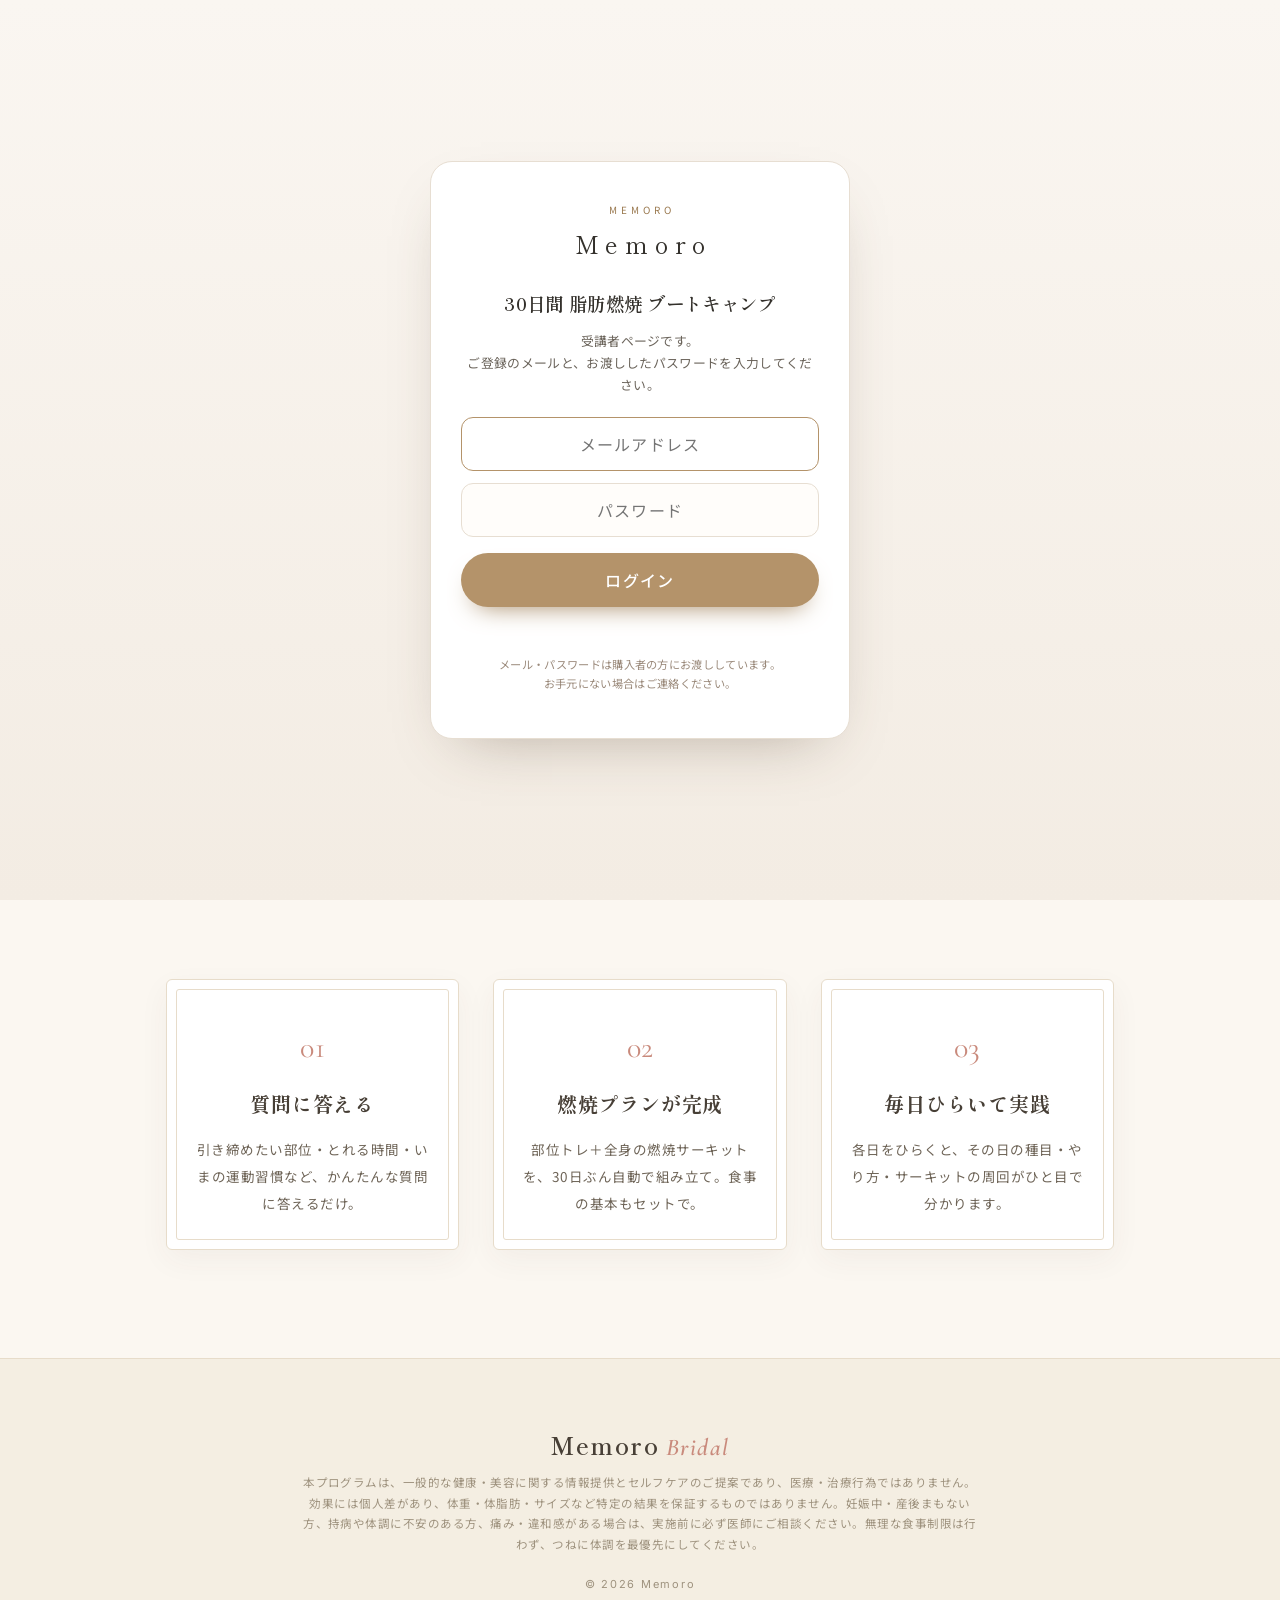
==== commit 1ab97b45: "受講者認証ゲートを追加（メール＋講座パスワード / Memoro auth） Co-Authored-By: Claude Opus 4.8 <noreply@anthropic.com>" ====
--- a/index.html
+++ b/index.html
@@ -13,6 +13,11 @@
 <link rel="stylesheet" href="fatburn.css?v=1" />
 </head>
 <body class="lx">
+
+<!-- ▼ 受講者認証ゲート（本番URL。ローカル確認時は api:'demo'）▼ -->
+<script>window.MEMORO_AUTH={ api:'https://memoro-auth.yuya-suzuki-37.workers.dev', product:'fatburn', title:'30日間 脂肪燃焼 ブートキャンプ' }</script>
+<script src="gate.js"></script>
+<!-- ▲ 受講者認証ゲート ▲ -->
 
 <!-- ▼ ブートキャンプ識別バナー（自己完結・命名規則「30日間〇〇ブートキャンプ」） -->
 <style>
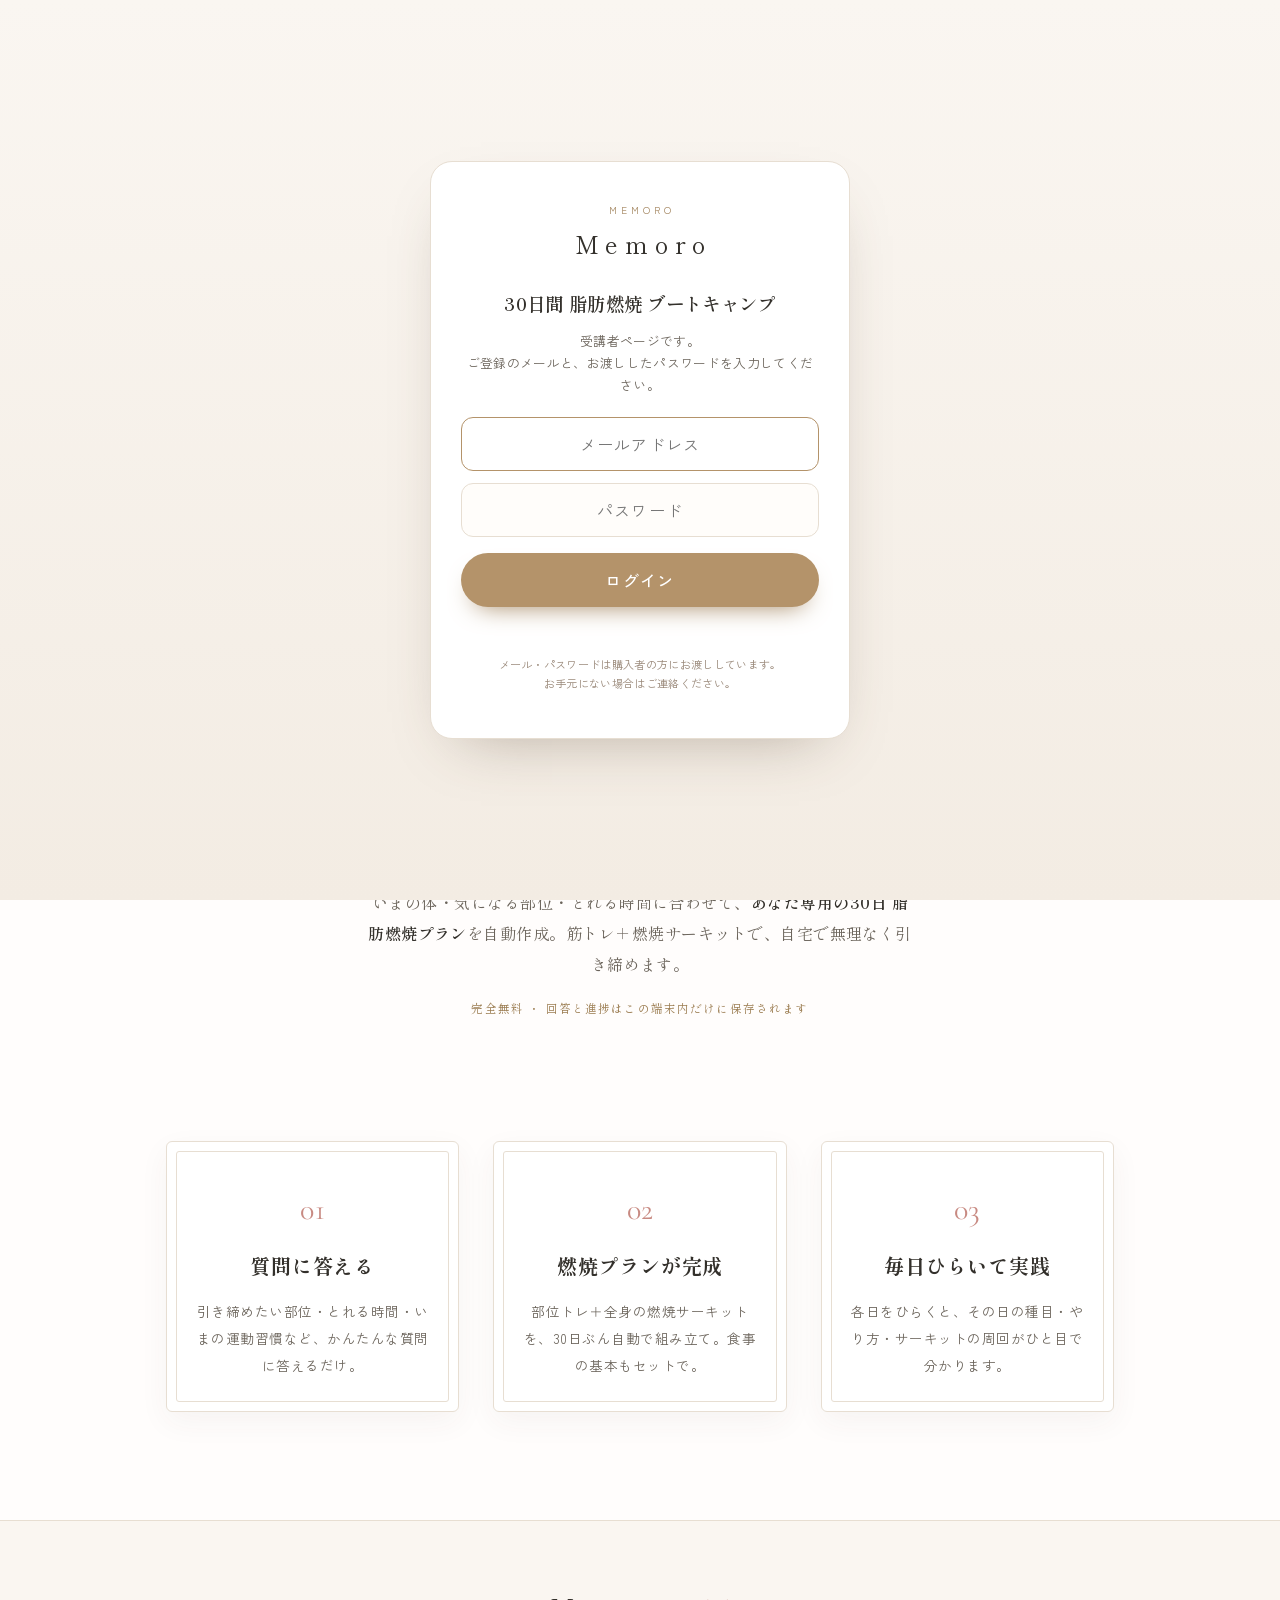
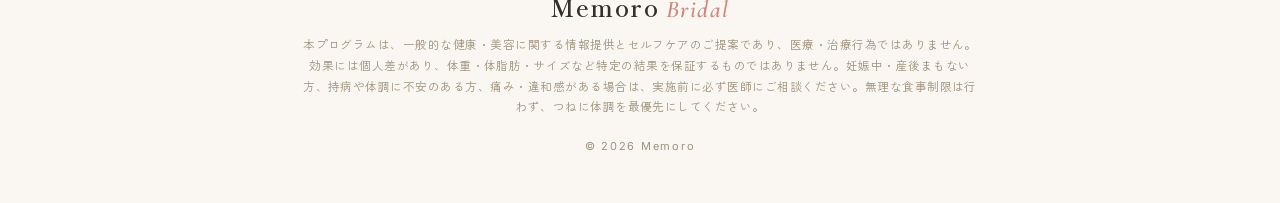
==== commit d611d065: "デザインを小顔ケア(kogao-30day)と統一：純白×ゴールド×ローズ配色・Shippori/Zen Kaku/Parisienneフォント・分離型ヒーロー・結果ヒーロー(rh-visual)・解" ====
--- a/index.html
+++ b/index.html
@@ -6,11 +6,11 @@
 <title>30日間脂肪燃焼ブートキャンプ｜Memoro Bridal</title>
 <link rel="preconnect" href="https://fonts.googleapis.com">
 <link rel="preconnect" href="https://fonts.gstatic.com" crossorigin>
-<link href="https://fonts.googleapis.com/css2?family=Noto+Sans+JP:wght@300;400;500;600;700&family=Shippori+Mincho:wght@400;500;600;700;800&family=Noto+Serif+JP:wght@400;500;600;700&family=Cormorant+Garamond:ital,wght@0,400;0,500;0,600;1,400;1,500&family=Inter:wght@300;400;500;600&display=swap" rel="stylesheet">
-<link rel="stylesheet" href="style.css?v=1" />
-<link rel="stylesheet" href="redesign.css?v=1" />
-<link rel="stylesheet" href="pc.css?v=1" />
-<link rel="stylesheet" href="fatburn.css?v=1" />
+<link href="https://fonts.googleapis.com/css2?family=Shippori+Mincho:wght@400;500;600;700;800&family=Zen+Kaku+Gothic+New:wght@400;500;700&family=Parisienne&family=Noto+Serif+JP:wght@400;500;600;700&family=Cormorant+Garamond:ital,wght@0,400;0,500;0,600;1,400;1,500&family=Noto+Sans+JP:wght@300;400;500;600;700&family=Inter:wght@300;400;500;600&display=swap" rel="stylesheet">
+<link rel="stylesheet" href="style.css?v=2" />
+<link rel="stylesheet" href="redesign.css?v=2" />
+<link rel="stylesheet" href="pc.css?v=2" />
+<link rel="stylesheet" href="fatburn.css?v=2" />
 </head>
 <body class="lx">
 
@@ -21,11 +21,11 @@
 
 <!-- ▼ ブートキャンプ識別バナー（自己完結・命名規則「30日間〇〇ブートキャンプ」） -->
 <style>
-.bc-banner{text-align:center;background:linear-gradient(180deg,#F4EEE2,#FBF7F1);border-bottom:1px solid #E7DCCA;padding:12px 20px 14px;font-family:'Shippori Mincho','Noto Serif JP',serif}
-.bc-banner .bc-eyebrow{display:block;font-family:'Noto Sans JP',system-ui,sans-serif;font-size:10px;letter-spacing:.32em;font-weight:700;color:#B89A6A;margin-bottom:6px}
-.bc-banner .bc-title{font-weight:700;font-size:clamp(1.02rem,3.6vw,1.22rem);letter-spacing:.08em;color:#473F36}
+.bc-banner{text-align:center;background:linear-gradient(180deg,#FAF6F1,#FFFDFC);border-bottom:1px solid #E7DED2;padding:12px 20px 14px;font-family:'Shippori Mincho','Noto Serif JP',serif}
+.bc-banner .bc-eyebrow{display:block;font-family:'Zen Kaku Gothic New',system-ui,sans-serif;font-size:10px;letter-spacing:.32em;font-weight:700;color:#C2A268;margin-bottom:6px}
+.bc-banner .bc-title{font-weight:700;font-size:clamp(1.02rem,3.6vw,1.22rem);letter-spacing:.08em;color:#33302B}
 .bc-banner .bc-title .bc-ico{margin-right:.4em}
-.bc-banner .bc-title b{color:#B89A6A;font-weight:700}
+.bc-banner .bc-title b{color:#C2A268;font-weight:700}
 </style>
 <div class="bc-banner">
   <span class="bc-eyebrow">30-DAY FAT BURN BOOTCAMP</span>
@@ -45,18 +45,23 @@
   </nav>
 </header>
 
-<!-- HERO -->
-<section class="lx-hero" id="top">
-  <div class="lx-hero-bg" aria-hidden="true"></div>
-  <div class="lx-hero-inner">
-    <p class="lx-hero-eyebrow">Burn &amp; Shape for your special day</p>
-    <h1 class="lx-hero-title">30日で、<br><i>燃やして、引き締める。</i></h1>
-    <p class="lx-hero-lead">
-      いまの体・気になる部位・とれる時間に合わせて、<br>
-      <strong>あなた専用の30日 脂肪燃焼プラン</strong>を自動作成。<br>
-      筋トレ＋燃焼サーキットで、自宅で無理なく引き締めます。
-    </p>
-    <a href="#start" class="lx-btn lx-btn-gold js-reveal">わたしの30日燃焼プランを作る</a>
+<!-- HERO（分離型：写真＋ロゴ overlay ＋ 分離クリームcatch）-->
+<section class="mbh" id="top">
+  <div class="mbh-photo">
+    <div class="mbh-bg"></div>
+    <div class="mbh-logo">Memoro<small>BRIDAL BODY</small></div>
+  </div>
+  <div class="mbh-text">
+    <p class="mbh-script">for your special day</p>
+    <h1 class="mbh-catch">式まで、あと<span class="accent">30</span>日。</h1>
+    <p class="mbh-hw">燃やして、引き締める毎日を。</p>
+    <div class="mbh-btnrow">
+      <a href="#start" class="lx-btn lx-btn-gold js-reveal">わたしの30日燃焼プランを作る</a>
+    </div>
+  </div>
+  <div class="mbh-detail">
+    <p class="mbh-lead">いまの体・気になる部位・とれる時間に合わせて、<b>あなた専用の30日 脂肪燃焼プラン</b>を自動作成。筋トレ＋燃焼サーキットで、自宅で無理なく引き締めます。</p>
+    <p class="mbh-note">完全無料 ・ 回答と進捗はこの端末内だけに保存されます</p>
   </div>
 </section>
 
@@ -107,6 +112,6 @@
 
 <div id="bm-loading" class="pc-loading" hidden><div class="pc-spin"></div><span id="bm-loading-text">プランを作成しています…</span></div>
 
-<script type="module" src="fatburn-app.js?v=5"></script>
+<script type="module" src="fatburn-app.js?v=6"></script>
 </body>
 </html>
--- a/style.css
+++ b/style.css
@@ -6,8 +6,8 @@
 :root{
   /* Soft Pastel LP Palette — cream × blush × sage（studio clori 参考）
      ※ 元の変数名を踏襲し値だけ差替（既存ルールが自動で再テーマ化）*/
-  --bg:#FBF7F1;
-  --bg-2:#F3EBDD;
+  --bg:#FFFDFC;
+  --bg-2:#FAF6F1;
   --surface:#FFFFFF;
   --surface-2:#FAF5EC;
   --ink:#473F36;
--- a/redesign.css
+++ b/redesign.css
@@ -4,24 +4,28 @@
    上品・繊細・余白たっぷり。動的部は style.css(:root) を継承。
    ================================================================ */
 :root{
-  --lx-cream:#FBF7F1;
-  --lx-cream-2:#F4EEE2;
+  --lx-cream:#FFFDFC;                        /* 純白背景（kogao --bg）*/
+  --lx-cream-2:#FAF6F1;                      /* ソフトセクション（kogao --ivory）*/
   --lx-paper:#FFFFFF;
-  --lx-blush:#E6C3B8;
+  --lx-blush:#EAD4CD;                        /* kogao --blush */
   --lx-blush-soft:#F8EFE8;
-  --lx-rose:#C98A7C;        /* dusty rose アクセント */
+  --lx-rose:#C88A82;        /* kogao --rose（主アクセント）*/
   --lx-rose-deep:#B06E60;
-  --lx-terra:#BC6B53;       /* CTA（落ち着いたテラコッタ）*/
+  --lx-terra:#C88A82;       /* アクセントはローズに統一 */
+  --lx-green:#2F5A4A;       /* CTA（kogao 深緑）*/
+  --lx-green-deep:#26483B;
   --lx-sage:#8FA083;
   --lx-sage-deep:#69785E;
-  --lx-ink:#473F36;
-  --lx-ink-2:#6E6457;
+  --lx-ink:#33302B;                          /* kogao --ink */
+  --lx-ink-2:#6B645B;                        /* kogao --ink-soft */
   --lx-muted:#9E927E;
-  --lx-line:#E7DCCA;
-  --lx-gold:#B89A6A;
+  --lx-line:#E7DED2;                         /* kogao --line */
+  --lx-gold:#C2A268;                         /* kogao --gold */
+  --lx-gold-deep:#9A7B4F;                    /* kogao --gold-deep */
   --lx-serif:'Shippori Mincho','Noto Serif JP',serif;
   --lx-display:'Cormorant Garamond',serif;
-  --lx-sans:'Noto Sans JP',system-ui,sans-serif;
+  --lx-sans:'Zen Kaku Gothic New','Noto Sans JP',system-ui,sans-serif;
+  --lx-script:'Parisienne',cursive;          /* 筆記体 */
   --lx-en:'Inter',system-ui,sans-serif;
   /* 細い菱形ディバイダ */
   --lx-divider:url("data:image/svg+xml,%3Csvg xmlns='http://www.w3.org/2000/svg' width='130' height='12' viewBox='0 0 130 12'%3E%3Cline x1='6' y1='6' x2='56' y2='6' stroke='%23CBB39B' stroke-width='1'/%3E%3Cline x1='74' y1='6' x2='124' y2='6' stroke='%23CBB39B' stroke-width='1'/%3E%3Cpath d='M65 1.5 L69 6 L65 10.5 L61 6 Z' fill='%23C98A7C'/%3E%3C/svg%3E");
--- a/fatburn.css
+++ b/fatburn.css
@@ -182,3 +182,81 @@
 .bm-diet-cta-body b{ font-family:var(--lx-sans); font-size:13.5px; color:var(--lx-rose-deep); font-weight:600; }
 .bm-diet-cta-body span{ font-family:var(--lx-sans); font-size:12px; color:var(--lx-ink-2); line-height:1.7; }
 .bm-diet-cta-arrow{ font-size:22px; color:var(--lx-rose-deep); flex-shrink:0; }
+
+/* =================================================================
+   kogao統一テーマ（分離型hero / result-hero / 解析ローディング）
+   ================================================================= */
+/* clean flow: kogao同様 bc-banner → hero に（重複ロゴ/ナビを隠す）*/
+.lx-topbar, .lx-header{ display:none !important; }
+
+/* ---- 分離型ヒーロー（.mbh-* ＝ 既存.heroとの衝突回避）---- */
+.mbh{ position:relative; margin-bottom:6px; }
+.mbh-photo{ position:relative; height:54vh; min-height:380px; max-height:580px; overflow:hidden; }
+.mbh-bg{ position:absolute; inset:0; background:url('assets/hero-bride.png?v=2') center 20%/cover; animation:mbh-kenburns 22s ease-out infinite alternate; }
+@keyframes mbh-kenburns{ from{ transform:scale(1.03);} to{ transform:scale(1.14);} }
+.mbh-photo::after{ content:''; position:absolute; left:0; right:0; bottom:0; height:130px; background:linear-gradient(to bottom,rgba(255,253,252,0),var(--lx-cream)); }
+.mbh-logo{ position:absolute; top:24px; left:0; right:0; z-index:2; text-align:center; font-family:var(--lx-serif); font-size:1.2rem; letter-spacing:.34em; text-indent:.34em; color:#fff; text-shadow:0 2px 18px rgba(60,45,30,.55); }
+.mbh-logo small{ display:block; font-family:var(--lx-sans); font-size:.5rem; letter-spacing:.42em; color:rgba(255,255,255,.92); text-indent:.42em; margin-top:4px; }
+.mbh-text{ position:relative; z-index:3; background:var(--lx-cream); margin-top:-44px; border-radius:36px 36px 0 0; padding:16px 28px 22px; text-align:center; width:min(920px,100%); margin-inline:auto; }
+.mbh-script{ font-family:var(--lx-script); font-size:clamp(1.4rem,6vw,1.9rem); color:var(--lx-rose); line-height:1; }
+.mbh-catch{ font-family:var(--lx-serif); font-weight:600; font-size:clamp(1.7rem,7vw,2.4rem); color:var(--lx-ink); line-height:1.45; letter-spacing:.02em; margin-top:4px; }
+.mbh-catch .accent{ color:var(--lx-gold); font-size:1.35em; padding:0 .04em; }
+.mbh-hw{ font-family:var(--lx-sans); font-size:clamp(.92rem,3.4vw,1.12rem); color:var(--lx-rose); margin:8px 0 18px; letter-spacing:.04em; }
+.mbh-btnrow{ text-align:center; }
+.mbh-detail{ text-align:center; padding:10px 20px 20px; width:min(720px,92vw); margin-inline:auto; }
+.mbh-lead{ margin:0 auto; max-width:34em; color:var(--lx-ink-2); font-size:clamp(.9rem,2.6vw,1.0rem); line-height:1.95; }
+.mbh-lead b{ color:var(--lx-ink); font-weight:600; }
+.mbh-note{ margin-top:16px; font-size:.72rem; letter-spacing:.1em; color:var(--lx-gold-deep); }
+
+/* ---- 主要CTA：kogaoの深緑primaryに統一（.pc-cta文脈は高詳細度で温存）---- */
+.lx-btn-gold{ background:var(--lx-green); color:#fff; box-shadow:0 14px 30px -12px rgba(47,90,74,.55); }
+.lx-btn-gold:hover{ background:var(--lx-green-deep); transform:translateY(-3px); }
+
+/* ---- 分離型 結果ヒーロー（rh-visual + rh-body）---- */
+.result-hero{ background:var(--lx-paper); border:1px solid var(--lx-line); border-radius:28px; padding:0; overflow:hidden; box-shadow:0 18px 50px -28px rgba(80,60,40,.35); animation:result-rise .7s cubic-bezier(.2,.8,.3,1) both; }
+.rh-visual{ position:relative; height:210px; overflow:hidden; background:linear-gradient(135deg,#F3E4DE,#E7CFC8 60%,#DDBFB6); }
+.rh-visual img{ width:100%; height:100%; object-fit:cover; object-position:center 32%; }
+.rh-visual::after{ content:''; position:absolute; inset:0; background:linear-gradient(to bottom,rgba(255,255,255,0) 42%,var(--lx-paper)); }
+.rh-visual.no-img img{ display:none; }
+.rh-script{ position:absolute; left:0; right:0; bottom:15px; z-index:2; text-align:center; font-family:var(--lx-script); font-size:clamp(1.7rem,6.5vw,2.4rem); color:#fff; text-shadow:0 2px 14px rgba(120,90,45,.55); letter-spacing:.02em; }
+.rh-body{ padding:24px 26px 30px; text-align:center; position:relative; z-index:3; }
+.result-hero .announce{ position:relative; display:inline-block; border:1px solid var(--lx-gold); padding:8px 22px; font-family:var(--lx-serif); font-size:.76rem; letter-spacing:.32em; text-indent:.32em; color:var(--lx-gold-deep); }
+.result-hero .announce::before,.result-hero .announce::after{ content:''; position:absolute; top:-1px; width:0; height:0; border-style:solid; border-color:var(--lx-gold) transparent transparent transparent; }
+.result-hero .announce::before{ left:-1px; border-width:10px 10px 0 0; }
+.result-hero .announce::after{ right:-1px; border-width:10px 0 0 10px; }
+.result-hero .type-name{ font-family:var(--lx-serif); font-weight:600; font-size:clamp(1.5rem,5.4vw,2.1rem); margin:.5em 0 .1em; color:var(--lx-ink); line-height:1.4; }
+.result-hero .type-desc{ color:var(--lx-ink-2); max-width:30em; margin:1em auto 0; font-size:.92rem; line-height:1.9; }
+.dx-chips{ display:flex; gap:10px; justify-content:center; flex-wrap:wrap; margin-top:1.4em; }
+.dx-chip{ display:inline-flex; align-items:center; gap:.5em; font-family:var(--lx-serif); font-size:1rem; letter-spacing:.05em; color:#fff; background:linear-gradient(135deg,#CBAC70,#A9853E); border-radius:100px; padding:.48em 1.3em .48em 1.02em; box-shadow:0 12px 24px -13px var(--lx-gold-deep), inset 0 1px 0 rgba(255,255,255,.42); }
+.dx-chip::before{ content:"✓"; display:flex; align-items:center; justify-content:center; width:1.25em; height:1.25em; border-radius:50%; background:rgba(255,255,255,.94); color:#A9853E; font-size:.64em; font-weight:800; flex:none; box-shadow:0 1px 3px rgba(120,90,45,.28); }
+@keyframes result-rise{ from{ opacity:0; transform:translateY(24px) scale(.985);} to{ opacity:1; transform:none;} }
+@keyframes chip-pop{ 0%{ opacity:0; transform:translateY(10px) scale(.8);} 60%{ transform:translateY(0) scale(1.06);} 100%{ opacity:1; transform:none;} }
+.result-hero .dx-chip{ animation:chip-pop .5s cubic-bezier(.2,.8,.3,1) both; }
+.result-hero .dx-chip:nth-child(1){ animation-delay:.4s; }
+.result-hero .dx-chip:nth-child(2){ animation-delay:.55s; }
+.result-hero .dx-chip:nth-child(3){ animation-delay:.7s; }
+.result-hero .dx-chip:nth-child(4){ animation-delay:.85s; }
+.result-hero .dx-chip:nth-child(5){ animation-delay:1s; }
+
+/* ---- 解析中オーバーレイ（進捗リング＋項目チェック）---- */
+.analyzing-ov{ position:fixed; inset:0; z-index:9999; display:flex; align-items:center; justify-content:center; background:rgba(255,250,249,.84); backdrop-filter:blur(10px); -webkit-backdrop-filter:blur(10px); opacity:0; transition:opacity .4s; }
+.analyzing-ov.in{ opacity:1; }
+.analyzing-ov.out{ opacity:0; }
+.az-card{ background:#fff; border-radius:24px; padding:38px 34px 32px; box-shadow:0 30px 70px -28px rgba(120,90,45,.5); text-align:center; width:min(340px,86vw); transform:translateY(14px) scale(.95); transition:transform .45s cubic-bezier(.2,.8,.3,1); }
+.analyzing-ov.in .az-card{ transform:none; }
+.az-ring{ position:relative; width:92px; height:92px; margin:0 auto 22px; }
+.az-ring svg{ width:100%; height:100%; transform:rotate(-90deg); }
+.az-track{ fill:none; stroke:#EEE6D8; stroke-width:6; }
+.az-prog{ fill:none; stroke:#D89189; stroke-width:6; stroke-linecap:round; stroke-dasharray:214; stroke-dashoffset:214; transition:stroke-dashoffset .12s linear; }
+.az-pct{ position:absolute; inset:0; display:flex; align-items:center; justify-content:center; font-family:var(--lx-serif); font-size:21px; color:#C0817A; }
+.az-title{ font-family:var(--lx-serif); font-size:16px; color:var(--lx-ink); margin:0 0 20px; letter-spacing:.03em; }
+.az-list{ list-style:none; padding:0; margin:0; text-align:left; display:flex; flex-direction:column; gap:11px; }
+.az-list li{ display:flex; align-items:center; gap:11px; font-size:13px; color:#B4ADA2; opacity:.45; transition:opacity .35s,color .35s; }
+.az-list li.done{ opacity:1; color:#8A5A54; }
+.az-check{ width:19px; height:19px; border-radius:50%; border:1.6px solid #DDD3C4; flex:none; position:relative; transition:all .35s; }
+.az-list li.done .az-check{ background:#D89189; border-color:#D89189; }
+.az-list li.done .az-check::after{ content:''; position:absolute; left:6px; top:3px; width:4px; height:8px; border:solid #fff; border-width:0 2px 2px 0; transform:rotate(45deg); }
+
+/* reveal（結果コンテンツの登場）*/
+.reveal{ animation:mbh-rise .7s cubic-bezier(.2,.7,.3,1) both; }
+@keyframes mbh-rise{ from{ opacity:0; transform:translateY(20px);} to{ opacity:1; transform:none;} }
